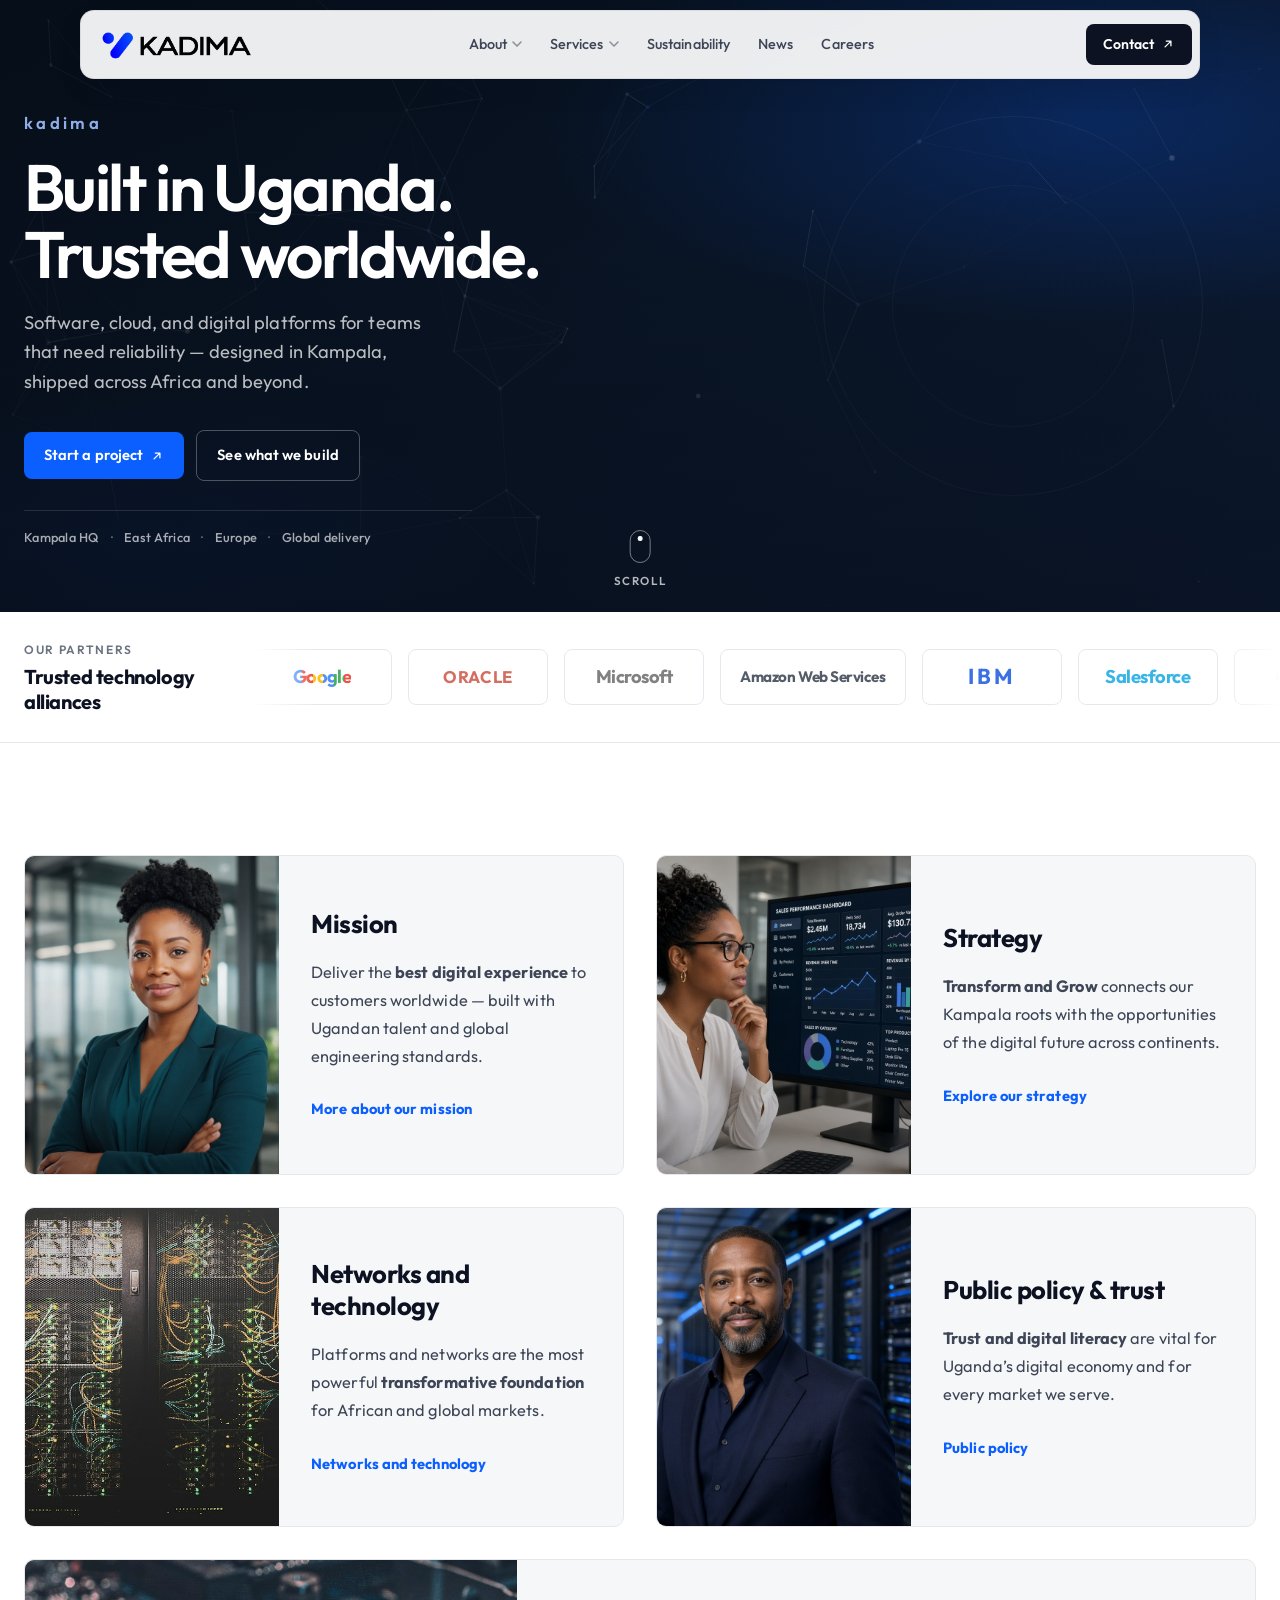
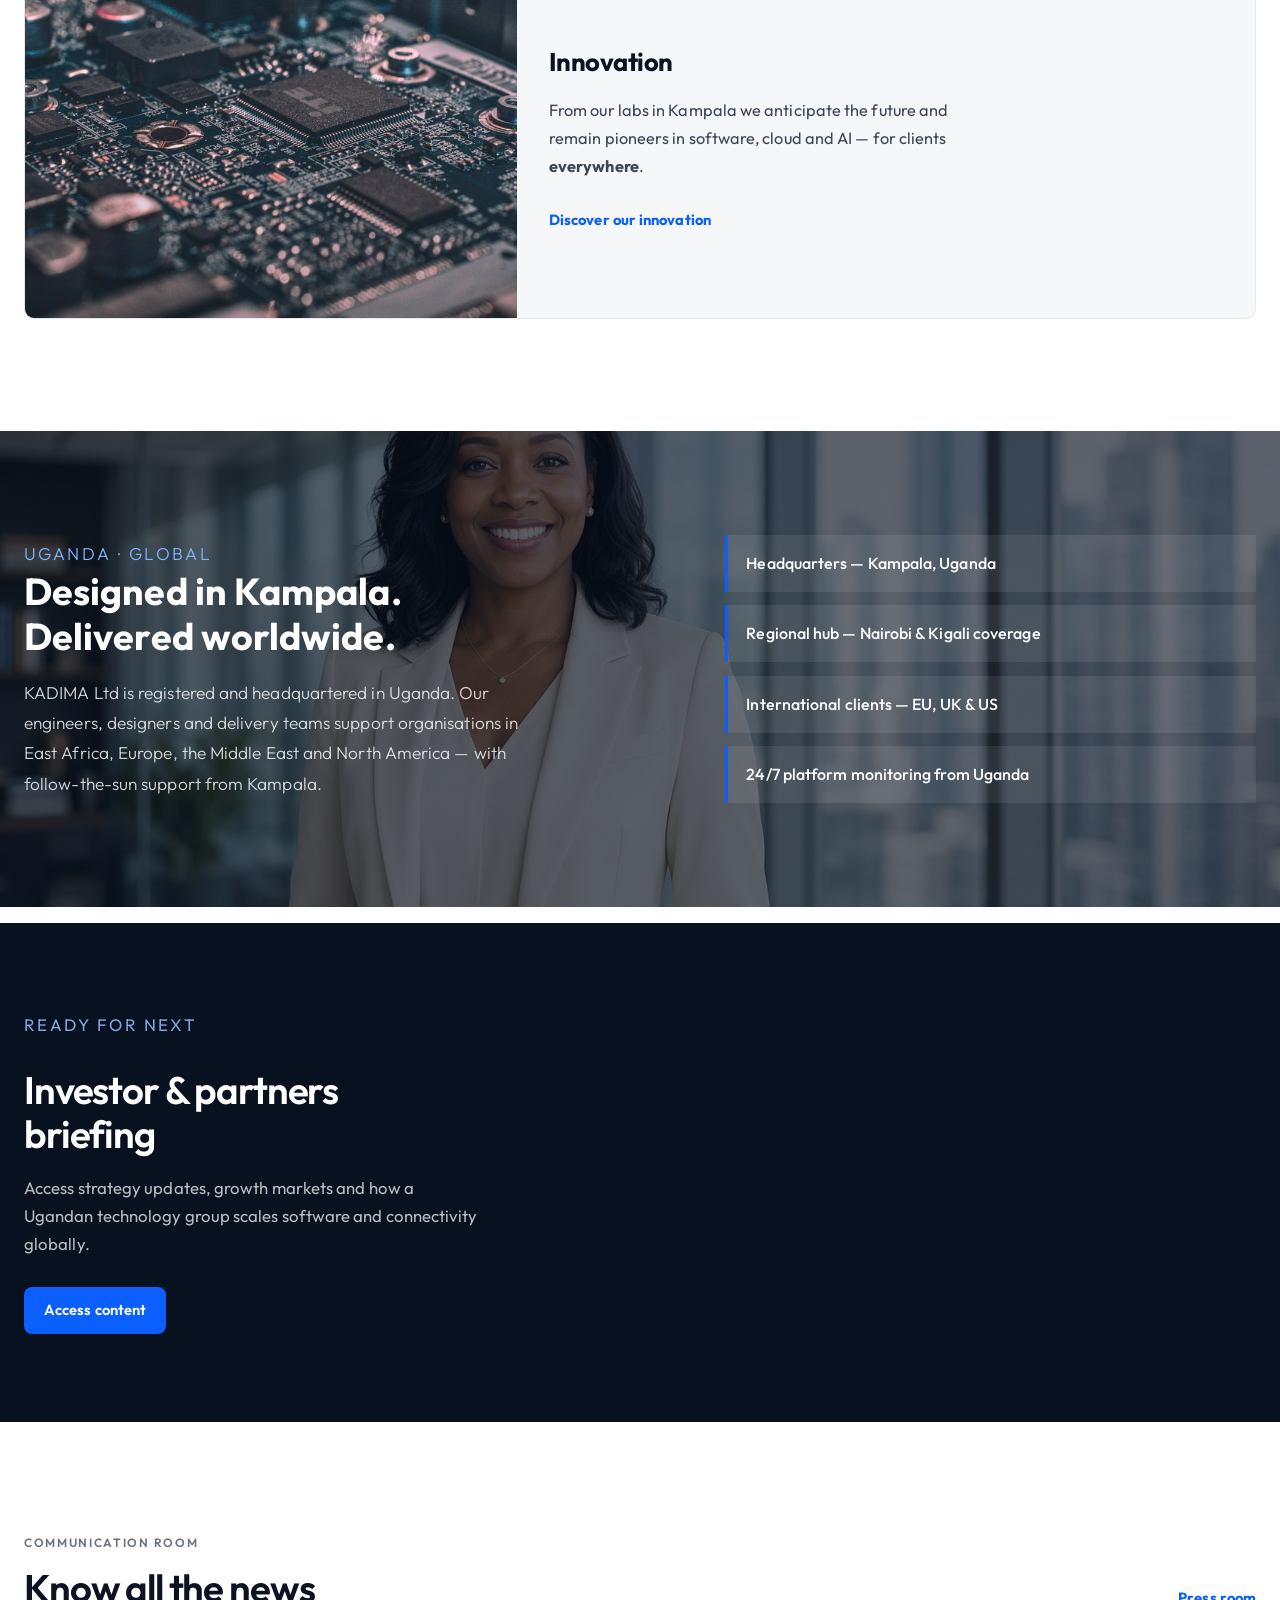
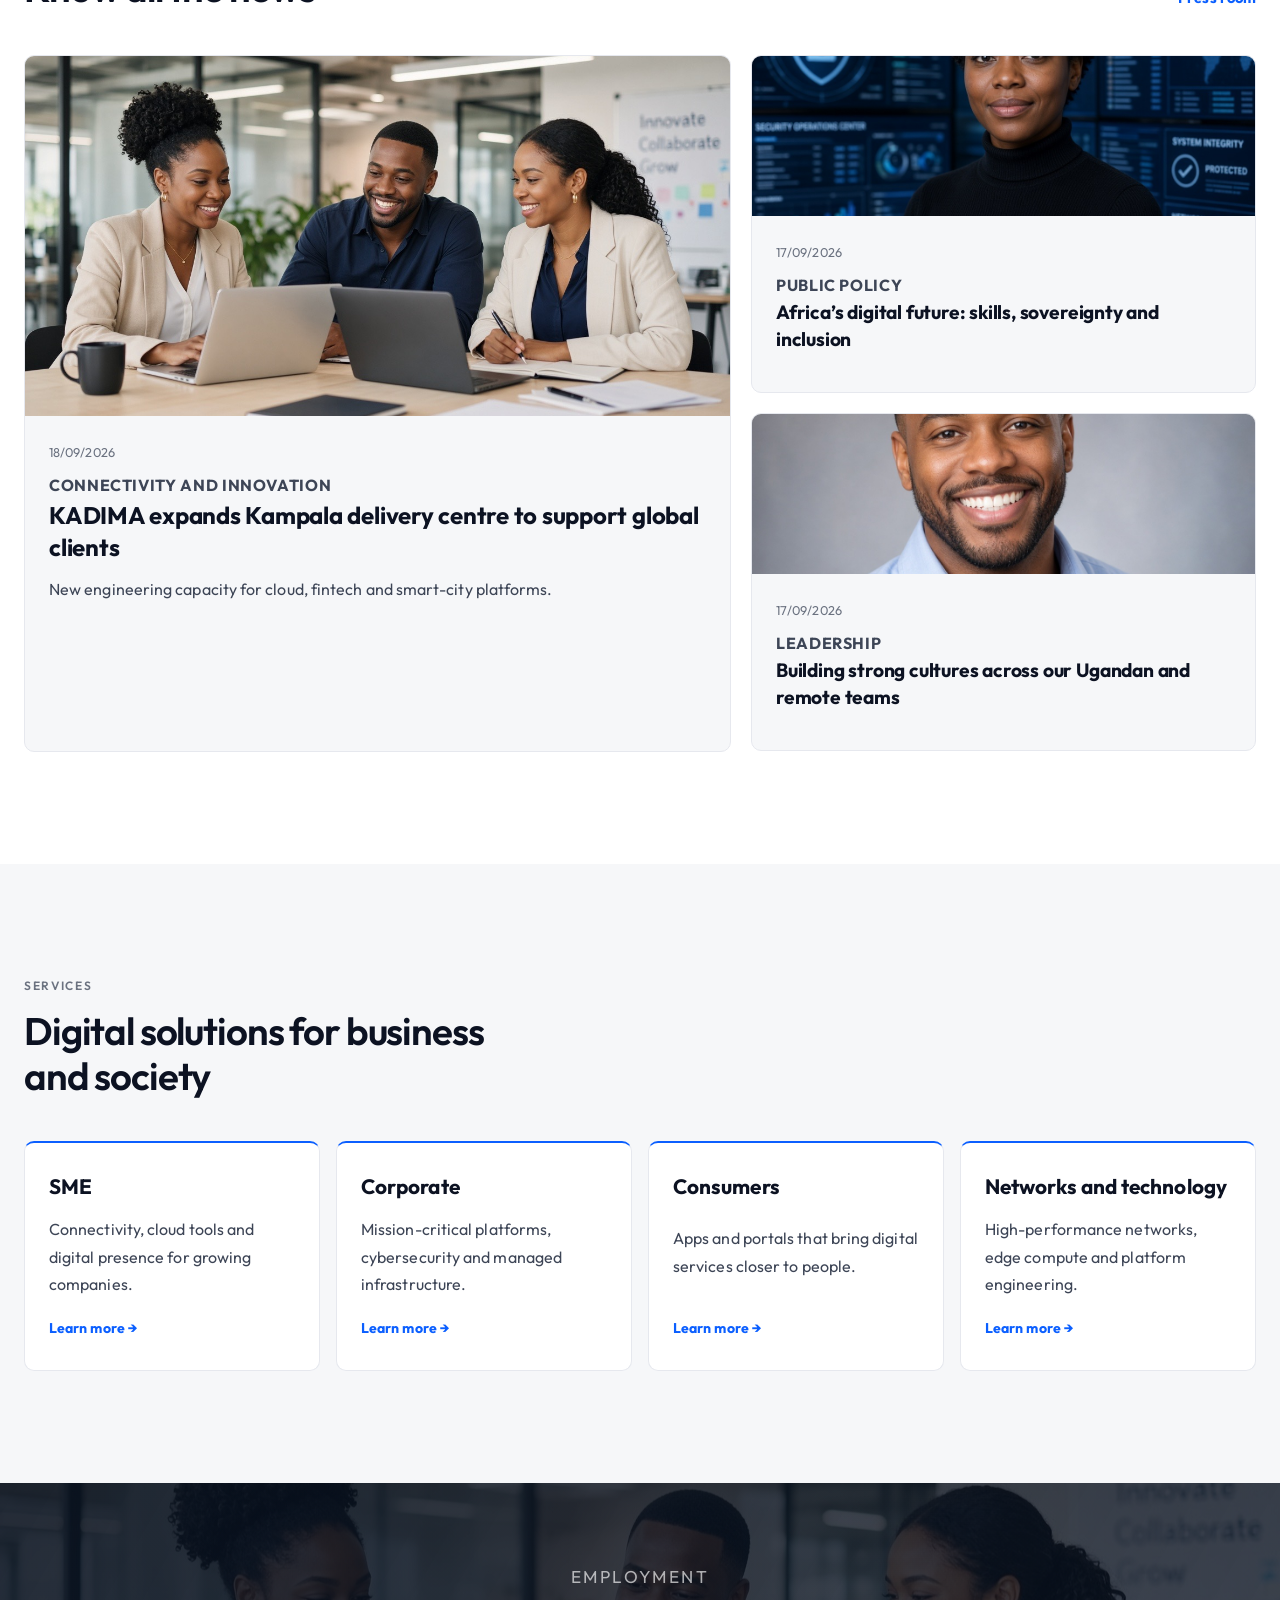
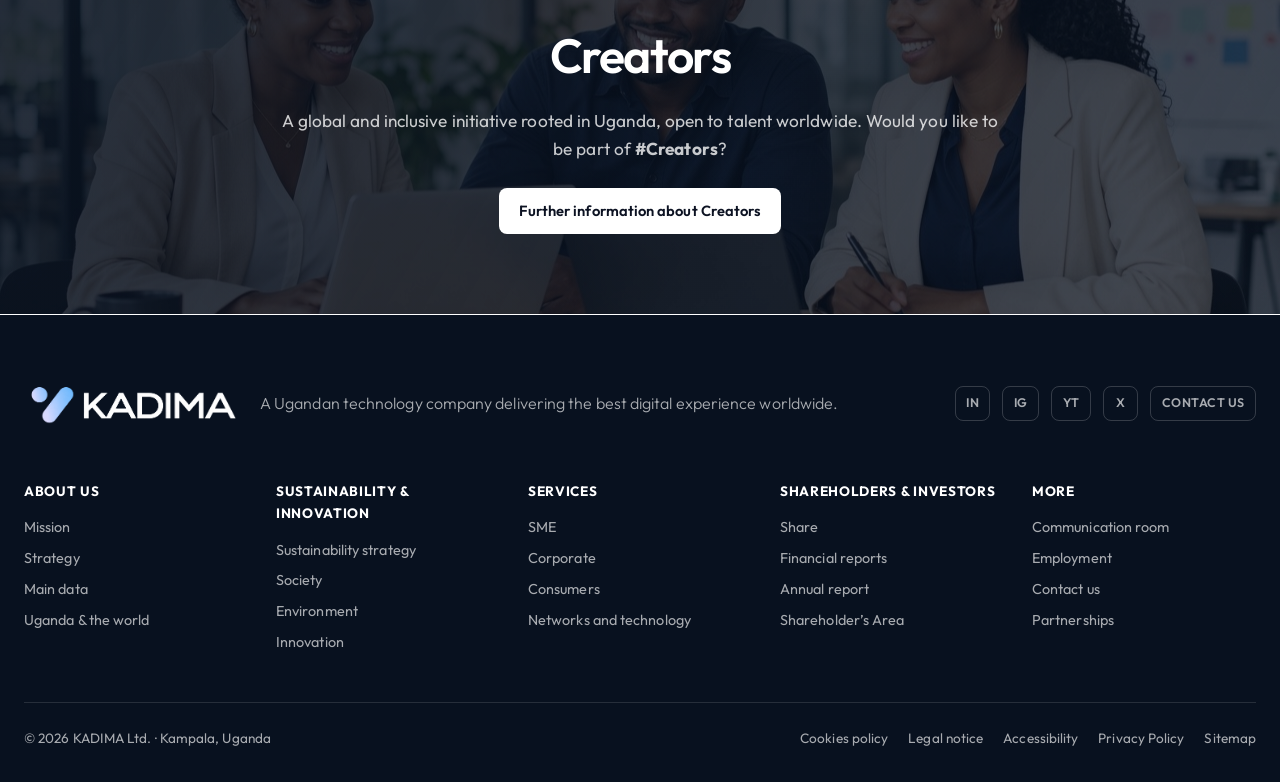
==== index.html @ 6b997ded "first commit" ====
<!DOCTYPE html>
<html lang="en">
  <head>
    <meta charset="UTF-8" />
    <meta name="viewport" content="width=device-width, initial-scale=1.0" />
    <title>KADIMA: Ugandan technology company serving the world</title>
    <meta
      name="description"
      content="KADIMA is a Kampala-based technology company delivering digital platforms, cloud and connectivity to clients across Africa and the world."
    />
    <link rel="preconnect" href="https://fonts.googleapis.com" />
    <link rel="preconnect" href="https://fonts.gstatic.com" crossorigin />
    <link href="https://fonts.googleapis.com/css2?family=Outfit:wght@300;400;500;600;700&display=swap" rel="stylesheet" />
    <link rel="stylesheet" href="styles.css" />
  </head>
  <body>
    <div data-header></div>

    <main>
      <section class="hero">
        <div class="hero-media" aria-hidden="true">
          <span class="hero-glow hero-glow--a"></span>
          <span class="hero-glow hero-glow--b"></span>
          <span class="hero-ring"></span>
        </div>
        <div id="particles-js" class="hero-particles" aria-hidden="true"></div>
        <div class="hero-overlay"></div>
        <div class="hero-shell">
          <div class="hero-content">
            <p class="hero-brand">KADIMA</p>
            <h1>
              <span class="hero-line">Built in Uganda.</span>
              <span class="hero-line">Trusted worldwide.</span>
            </h1>
            <p class="hero-lede">
              Software, cloud, and digital platforms for teams that need reliability —
              designed in Kampala, shipped across Africa and beyond.
            </p>
            <div class="hero-actions">
              <a class="btn-primary hero-btn" href="contact.html">
                Start a project
                <svg width="14" height="14" viewBox="0 0 24 24" fill="none" aria-hidden="true">
                  <path d="M7 17L17 7M17 7H9M17 7v8" stroke="currentColor" stroke-width="2.2" stroke-linecap="round" stroke-linejoin="round"/>
                </svg>
              </a>
              <a class="hero-btn-ghost" href="services.html">See what we build</a>
            </div>
            <p class="hero-markets" aria-label="Markets we serve">
              <a href="about.html#uganda">Kampala HQ</a>
              <span aria-hidden="true">·</span>
              <a href="about.html#uganda">East Africa</a>
              <span aria-hidden="true">·</span>
              <a href="about.html#uganda">Europe</a>
              <span aria-hidden="true">·</span>
              <a href="about.html#uganda">Global delivery</a>
            </p>
          </div>
        </div>
        <a class="hero-scroll" href="#partners" aria-label="Scroll to content">
          <span></span>
          Scroll
        </a>
      </section>

      <section class="partners" id="partners" aria-label="Our partners">
        <div class="partners-layout">
          <div class="partners-head">
            <p class="eyebrow">Our partners</p>
            <h2>Trusted technology alliances</h2>
          </div>
          <div class="partners-marquee" aria-hidden="true">
            <div class="partners-track">
              <div class="partner-logo"><span class="pl pl-google">Google</span></div>
              <div class="partner-logo"><span class="pl pl-oracle">Oracle</span></div>
              <div class="partner-logo"><span class="pl pl-microsoft">Microsoft</span></div>
              <div class="partner-logo"><span class="pl pl-aws">Amazon Web Services</span></div>
              <div class="partner-logo"><span class="pl pl-ibm">IBM</span></div>
              <div class="partner-logo"><span class="pl pl-salesforce">Salesforce</span></div>
              <div class="partner-logo"><span class="pl pl-cisco">Cisco</span></div>
              <div class="partner-logo"><span class="pl pl-sap">SAP</span></div>
              <div class="partner-logo"><span class="pl pl-meta">Meta</span></div>
              <div class="partner-logo"><span class="pl pl-nvidia">NVIDIA</span></div>
              <div class="partner-logo"><span class="pl pl-accenture">Accenture</span></div>
              <div class="partner-logo"><span class="pl pl-deloitte">Deloitte</span></div>
              <div class="partner-logo"><span class="pl pl-stripe">Stripe</span></div>
              <div class="partner-logo"><span class="pl pl-adobe">Adobe</span></div>
              <div class="partner-logo"><span class="pl pl-intel">Intel</span></div>
              <div class="partner-logo"><span class="pl pl-atlassian">Atlassian</span></div>
              <!-- duplicate for seamless loop -->
              <div class="partner-logo"><span class="pl pl-google">Google</span></div>
              <div class="partner-logo"><span class="pl pl-oracle">Oracle</span></div>
              <div class="partner-logo"><span class="pl pl-microsoft">Microsoft</span></div>
              <div class="partner-logo"><span class="pl pl-aws">Amazon Web Services</span></div>
              <div class="partner-logo"><span class="pl pl-ibm">IBM</span></div>
              <div class="partner-logo"><span class="pl pl-salesforce">Salesforce</span></div>
              <div class="partner-logo"><span class="pl pl-cisco">Cisco</span></div>
              <div class="partner-logo"><span class="pl pl-sap">SAP</span></div>
              <div class="partner-logo"><span class="pl pl-meta">Meta</span></div>
              <div class="partner-logo"><span class="pl pl-nvidia">NVIDIA</span></div>
              <div class="partner-logo"><span class="pl pl-accenture">Accenture</span></div>
              <div class="partner-logo"><span class="pl pl-deloitte">Deloitte</span></div>
              <div class="partner-logo"><span class="pl pl-stripe">Stripe</span></div>
              <div class="partner-logo"><span class="pl pl-adobe">Adobe</span></div>
              <div class="partner-logo"><span class="pl pl-intel">Intel</span></div>
              <div class="partner-logo"><span class="pl pl-atlassian">Atlassian</span></div>
            </div>
          </div>
        </div>
      </section>

      <section class="pillars">
        <article class="pillar">
          <div class="pillar-visual pillar-visual--1" aria-hidden="true"></div>
          <div class="pillar-body">
            <h2>Mission</h2>
            <p>
              Deliver the <strong>best digital experience</strong> to customers worldwide —
              built with Ugandan talent and global engineering standards.
            </p>
            <a class="text-link" href="about.html#mission">More about our mission</a>
          </div>
        </article>
        <article class="pillar">
          <div class="pillar-visual pillar-visual--2" aria-hidden="true"></div>
          <div class="pillar-body">
            <h2>Strategy</h2>
            <p>
              <strong>Transform and Grow</strong> connects our Kampala roots with the
              opportunities of the digital future across continents.
            </p>
            <a class="text-link" href="about.html#strategy">Explore our strategy</a>
          </div>
        </article>
        <article class="pillar">
          <div class="pillar-visual pillar-visual--3" aria-hidden="true"></div>
          <div class="pillar-body">
            <h2>Networks and technology</h2>
            <p>
              Platforms and networks are the most powerful
              <strong>transformative foundation</strong> for African and global markets.
            </p>
            <a class="text-link" href="services.html#networks">Networks and technology</a>
          </div>
        </article>
        <article class="pillar">
          <div class="pillar-visual pillar-visual--4" aria-hidden="true"></div>
          <div class="pillar-body">
            <h2>Public policy &amp; trust</h2>
            <p>
              <strong>Trust and digital literacy</strong> are vital for Uganda’s digital
              economy and for every market we serve.
            </p>
            <a class="text-link" href="sustainability.html#society">Public policy</a>
          </div>
        </article>
        <article class="pillar pillar--wide">
          <div class="pillar-visual pillar-visual--5" aria-hidden="true"></div>
          <div class="pillar-body">
            <h2>Innovation</h2>
            <p>
              From our labs in Kampala we anticipate the future and remain pioneers in
              software, cloud and AI — for clients <strong>everywhere</strong>.
            </p>
            <a class="text-link" href="sustainability.html#innovation">Discover our innovation</a>
          </div>
        </article>
      </section>

      <section class="uganda-banner" id="markets">
        <div class="uganda-banner-inner">
          <div>
            <p class="eyebrow" style="color: #7eb6ff">Uganda · Global</p>
            <h2>Designed in Kampala. Delivered worldwide.</h2>
            <p>
              KADIMA Ltd is registered and headquartered in Uganda. Our engineers,
              designers and delivery teams support organisations in East Africa, Europe,
              the Middle East and North America — with follow-the-sun support from Kampala.
            </p>
          </div>
          <ul class="market-list">
            <li>Headquarters — Kampala, Uganda</li>
            <li>Regional hub — Nairobi &amp; Kigali coverage</li>
            <li>International clients — EU, UK &amp; US</li>
            <li>24/7 platform monitoring from Uganda</li>
          </ul>
        </div>
      </section>

      <section class="feature-banner">
        <div class="feature-banner-inner">
          <p class="eyebrow">Ready for Next</p>
          <h2>Investor &amp; partners briefing</h2>
          <p>
            Access strategy updates, growth markets and how a Ugandan technology group
            scales software and connectivity globally.
          </p>
          <a class="btn-primary" href="investors.html">Access content</a>
        </div>
      </section>

      <section class="news">
        <div class="section-head">
          <div>
            <p class="eyebrow">Communication room</p>
            <h2>Know all the news</h2>
          </div>
          <a class="text-link" href="news.html">Press room</a>
        </div>
        <div class="news-grid">
          <article class="news-card news-card--featured">
            <div class="news-image news-image--1" aria-hidden="true"></div>
            <div class="news-body">
              <time datetime="2026-09-18">18/09/2026</time>
              <p class="news-cat">Connectivity and Innovation</p>
              <h3>KADIMA expands Kampala delivery centre to support global clients</h3>
              <p>New engineering capacity for cloud, fintech and smart-city platforms.</p>
            </div>
          </article>
          <article class="news-card">
            <div class="news-image news-image--2" aria-hidden="true"></div>
            <div class="news-body">
              <time datetime="2026-09-17">17/09/2026</time>
              <p class="news-cat">Public Policy</p>
              <h3>Africa’s digital future: skills, sovereignty and inclusion</h3>
            </div>
          </article>
          <article class="news-card">
            <div class="news-image news-image--3" aria-hidden="true"></div>
            <div class="news-body">
              <time datetime="2026-09-17">17/09/2026</time>
              <p class="news-cat">Leadership</p>
              <h3>Building strong cultures across our Ugandan and remote teams</h3>
            </div>
          </article>
        </div>
      </section>

      <section class="services-band">
        <div class="section-head">
          <div>
            <p class="eyebrow">Services</p>
            <h2>Digital solutions for business and society</h2>
          </div>
        </div>
        <div class="service-tiles">
          <a class="service-tile" href="services.html#sme">
            <h3>SME</h3>
            <p>Connectivity, cloud tools and digital presence for growing companies.</p>
            <span>Learn more →</span>
          </a>
          <a class="service-tile" href="services.html#corporate">
            <h3>Corporate</h3>
            <p>Mission-critical platforms, cybersecurity and managed infrastructure.</p>
            <span>Learn more →</span>
          </a>
          <a class="service-tile" href="services.html#consumers">
            <h3>Consumers</h3>
            <p>Apps and portals that bring digital services closer to people.</p>
            <span>Learn more →</span>
          </a>
          <a class="service-tile" href="services.html#networks">
            <h3>Networks and technology</h3>
            <p>High-performance networks, edge compute and platform engineering.</p>
            <span>Learn more →</span>
          </a>
        </div>
      </section>

      <section class="careers">
        <div class="careers-inner">
          <p class="eyebrow">Employment</p>
          <h2>Creators</h2>
          <p>
            A global and inclusive initiative rooted in Uganda, open to talent worldwide.
            Would you like to be part of <strong>#Creators</strong>?
          </p>
          <a class="btn-primary" href="careers.html">Further information about Creators</a>
        </div>
      </section>
    </main>

    <div data-footer></div>
    <script src="particles.min.js"></script>
    <script src="main.js"></script>
  </body>
</html>
---- styles.css ----
:root {
  --blue: #0b5fff;
  --blue-dark: #0847c7;
  --blue-soft: #eef3ff;
  --ink: #0c1222;
  --ink-soft: #3d4556;
  --muted: #6b7280;
  --line: #e6e8ee;
  --bg: #ffffff;
  --bg-alt: #f6f7f9;
  --bg-dark: #08111f;
  --radius: 10px;
  --radius-sm: 8px;
  --font: "Outfit", "Helvetica Neue", sans-serif;
  --font-display: var(--font);
  --header-h: 60px;
  --topbar-h: 0px;
  --pill-radius: 10px;
  --ease: cubic-bezier(0.22, 1, 0.36, 1);
  --shadow: 0 1px 2px rgba(12, 18, 34, 0.04), 0 8px 24px rgba(12, 18, 34, 0.06);
  --shadow-soft: 0 1px 0 rgba(12, 18, 34, 0.04);
}

*,
*::before,
*::after {
  box-sizing: border-box;
}

html {
  scroll-behavior: smooth;
}

body {
  margin: 0;
  font-family: var(--font);
  color: var(--ink);
  background: var(--bg);
  line-height: 1.65;
  font-weight: 400;
  overflow-x: hidden;
  letter-spacing: 0.005em;
  -webkit-font-smoothing: antialiased;
  text-rendering: optimizeLegibility;
}

h1,
h2,
h3,
h4,
.hero-brand,
.nav-cta,
.btn-primary,
.btn-secondary,
.section-head h2,
.pillar-body h2,
.feature-banner h2,
.pl {
  font-family: var(--font-display);
}

img {
  max-width: 100%;
  display: block;
}

a {
  color: inherit;
  text-decoration: none;
}

button,
input,
textarea,
select {
  font: inherit;
}

/* Floating matte header */
.site-header {
  position: fixed;
  top: 1rem;
  left: 0;
  right: 0;
  z-index: 100;
  display: flex;
  justify-content: center;
  padding: 0 1rem;
  pointer-events: none;
  height: auto;
  background: transparent;
  border: 0;
  box-shadow: none;
}

.header-pill {
  pointer-events: auto;
  width: min(1120px, calc(100% - 0.5rem));
  min-height: var(--header-h);
  display: flex;
  align-items: center;
  justify-content: space-between;
  gap: 1rem;
  padding: 0.4rem 0.45rem 0.4rem 1rem;
  border-radius: 14px;
  background: rgba(255, 255, 255, 0.92);
  border: 1px solid rgba(12, 18, 34, 0.08);
  box-shadow: var(--shadow-soft), 0 10px 30px rgba(12, 18, 34, 0.06);
  backdrop-filter: blur(12px);
  -webkit-backdrop-filter: blur(12px);
  transition: background 0.25s ease, box-shadow 0.25s ease, border-color 0.25s ease;
}

.site-header.is-scrolled .header-pill {
  background: #fff;
  border-color: rgba(12, 18, 34, 0.1);
  box-shadow: var(--shadow);
}

.header-actions {
  display: flex;
  align-items: center;
  gap: 0.5rem;
  flex-shrink: 0;
}

.logo {
  display: inline-flex;
  align-items: center;
  flex-shrink: 0;
}

/* Transparent logo artwork, sized consistently across pages. */
.logo-img {
  display: block;
  width: 160px;
  height: auto;
  aspect-ratio: 3 / 1;
  max-width: 38vw;
  object-fit: contain;
}

.logo--footer {
  justify-self: start;
  width: fit-content;
}

.logo-img--footer {
  width: 220px;
  max-width: 100%;
  filter: invert(1) hue-rotate(180deg);
}

.main-nav {
  display: none;
  align-items: center;
  justify-content: center;
  gap: 0.15rem;
  flex: 1;
}

.nav-item {
  position: relative;
}

.nav-link {
  display: inline-flex;
  align-items: center;
  gap: 0.35rem;
  height: 2.4rem;
  padding: 0 0.8rem;
  border: 0;
  border-radius: 8px;
  background: transparent;
  color: var(--ink-soft);
  font-size: 0.9rem;
  font-weight: 500;
  cursor: pointer;
  white-space: nowrap;
  transition: background 0.2s ease, color 0.2s ease;
}

.nav-caret {
  transition: transform 0.2s ease;
  opacity: 0.55;
}

.nav-link:hover,
.nav-item.is-open > .nav-link,
.nav-link.is-current,
.nav-link[aria-current="page"] {
  color: var(--ink);
  background: var(--bg-alt);
}

.nav-item.is-open > .nav-link .nav-caret {
  transform: rotate(180deg);
}

.nav-cta {
  display: inline-flex;
  align-items: center;
  justify-content: center;
  gap: 0.4rem;
  min-height: 2.55rem;
  padding: 0.5rem 1.05rem;
  border-radius: 8px;
  background: var(--ink);
  color: #fff !important;
  font-size: 0.88rem;
  font-weight: 600;
  letter-spacing: 0.01em;
  box-shadow: none;
  transition: background 0.2s ease, transform 0.2s ease;
}

.nav-cta:hover {
  background: #1a2336;
  transform: none;
  filter: none;
  box-shadow: none;
}

.nav-backdrop {
  position: fixed;
  inset: 0;
  z-index: -1;
  pointer-events: auto;
  background: rgba(10, 18, 32, 0.28);
  backdrop-filter: blur(2px);
}

.nav-backdrop[hidden] {
  display: none;
}

body.nav-open {
  overflow: hidden;
}

.mega {
  position: absolute;
  left: 50%;
  top: calc(100% + 0.85rem);
  transform: translateX(-50%);
  z-index: 5;
  min-width: 420px;
  padding: 0;
  animation: mega-in 0.25s cubic-bezier(0.22, 1, 0.36, 1);
}

.mega[hidden] {
  display: none;
}

.mega-panel {
  background: #fff;
  border: 1px solid var(--line);
  border-radius: 14px;
  box-shadow: var(--shadow);
  backdrop-filter: none;
  overflow: hidden;
}

.mega-inner {
  padding: 1.15rem;
  display: grid;
  grid-template-columns: 1fr 1fr;
  gap: 0.75rem;
}

.mega-col h3 {
  margin: 0 0 0.55rem;
  padding: 0 0.65rem;
  font-size: 0.72rem;
  text-transform: uppercase;
  letter-spacing: 0.08em;
  color: var(--muted);
  font-weight: 700;
}

.mega-col a {
  display: grid;
  gap: 0.1rem;
  padding: 0.65rem 0.7rem;
  border-radius: 8px;
  color: var(--ink);
  transition: background 0.2s ease;
}

.mega-col a span {
  font-size: 0.95rem;
  font-weight: 600;
}

.mega-col a small {
  font-size: 0.78rem;
  color: var(--muted);
}

.mega-col a:hover {
  background: var(--blue-soft);
}

.mega-col a:hover span {
  color: var(--blue);
}

@keyframes mega-in {
  from {
    opacity: 0;
    transform: translateX(-50%) translateY(-8px);
  }
  to {
    opacity: 1;
    transform: translateX(-50%) translateY(0);
  }
}

.menu-btn {
  width: 2.5rem;
  height: 2.5rem;
  border: 1px solid var(--line);
  border-radius: 8px;
  background: #fff;
  display: grid;
  place-content: center;
  gap: 5px;
  cursor: pointer;
}

.menu-btn span {
  display: block;
  width: 1.05rem;
  height: 2px;
  background: var(--ink);
  transition: transform 0.25s ease, opacity 0.2s ease;
}

.menu-btn[aria-expanded="true"] span:nth-child(1) {
  transform: translateY(7px) rotate(45deg);
}

.menu-btn[aria-expanded="true"] span:nth-child(2) {
  opacity: 0;
}

.menu-btn[aria-expanded="true"] span:nth-child(3) {
  transform: translateY(-7px) rotate(-45deg);
}

.mobile-drawer {
  position: fixed;
  inset: 5.25rem 1rem auto;
  z-index: 99;
  max-height: min(75vh, 640px);
  overflow: auto;
  background: #fff;
  border: 1px solid var(--line);
  border-radius: 14px;
  box-shadow: var(--shadow);
  backdrop-filter: none;
  animation: drawer-in 0.28s cubic-bezier(0.22, 1, 0.36, 1);
}

@keyframes drawer-in {
  from {
    opacity: 0;
    transform: translateY(-10px);
  }
  to {
    opacity: 1;
    transform: none;
  }
}

.mobile-drawer[hidden] {
  display: none;
}

.mobile-drawer-inner {
  padding: 0.75rem 1.15rem 1.35rem;
}

.mobile-group {
  border-bottom: 1px solid var(--line);
}

.mobile-group summary {
  list-style: none;
  cursor: pointer;
  padding: 0.95rem 0;
  font-weight: 700;
  font-size: 1.02rem;
  display: flex;
  align-items: center;
  justify-content: space-between;
}

.mobile-group summary::-webkit-details-marker {
  display: none;
}

.mobile-group summary::after {
  content: "+";
  color: var(--blue);
  font-size: 1.2rem;
}

.mobile-group[open] summary::after {
  content: "–";
}

.mobile-links {
  display: grid;
  gap: 0.15rem;
  padding: 0 0 0.85rem;
}

.mobile-links a {
  padding: 0.65rem 0.75rem;
  border-radius: 8px;
  color: var(--ink-soft);
  font-weight: 500;
}

.mobile-links a:hover {
  background: var(--blue-soft);
  color: var(--blue);
}

.mobile-link {
  display: block;
  padding: 0.95rem 0;
  border-bottom: 1px solid var(--line);
  font-weight: 700;
}

.mobile-cta {
  display: flex;
  align-items: center;
  justify-content: center;
  margin-top: 1.1rem;
  min-height: 3rem;
  border-radius: 8px;
  background: var(--ink);
  color: #fff;
  font-weight: 600;
}

@media (min-width: 980px) {
  .main-nav {
    display: flex;
  }

  .menu-btn,
  .mobile-drawer {
    display: none !important;
  }
}

@media (max-width: 979px) {
  .header-pill {
    padding: 0.4rem 0.45rem 0.4rem 0.85rem;
  }

  .nav-cta {
    padding: 0.5rem 0.95rem;
    min-height: 2.45rem;
    font-size: 0.84rem;
  }
}

/* Hero */
.hero {
  position: relative;
  min-height: min(68vh, 620px);
  display: flex;
  align-items: center;
  color: #fff;
  overflow: hidden;
  background: var(--bg-dark);
}

.hero-media {
  position: absolute;
  inset: 0;
  background:
    radial-gradient(ellipse 80% 60% at 85% 20%, rgba(11, 95, 255, 0.28), transparent 55%),
    radial-gradient(ellipse 60% 50% at 10% 90%, rgba(11, 95, 255, 0.12), transparent 50%),
    linear-gradient(160deg, #06101c 0%, #0a1628 45%, #0c1a32 100%);
  transform: none;
  animation: none;
}

.hero-glow {
  display: none;
}

.hero-ring {
  position: absolute;
  right: 6%;
  top: 50%;
  width: min(36vw, 380px);
  height: min(36vw, 380px);
  border: 1px solid rgba(255, 255, 255, 0.08);
  border-radius: 50%;
  transform: translateY(-50%);
  box-shadow: none;
  animation: none;
  pointer-events: none;
  opacity: 0.7;
}

.hero-ring::before {
  content: "";
  position: absolute;
  inset: 18%;
  border: 1px solid rgba(255, 255, 255, 0.06);
  border-radius: 50%;
}

.hero-particles {
  position: absolute;
  inset: 0;
  z-index: 1;
  opacity: 0.55;
}

.hero-overlay {
  position: absolute;
  inset: 0;
  z-index: 1;
  background:
    linear-gradient(105deg, rgba(6, 12, 22, 0.55) 0%, rgba(6, 12, 22, 0.2) 55%, transparent 100%),
    linear-gradient(180deg, transparent 40%, rgba(6, 12, 22, 0.45) 100%);
  pointer-events: none;
}

.hero-particles canvas {
  display: block;
  width: 100% !important;
  height: 100% !important;
}

.hero-shell {
  position: relative;
  z-index: 2;
  width: min(1280px, 100%);
  margin: 0 auto;
  padding: clamp(5.75rem, 11vh, 7rem) 1.5rem clamp(3rem, 6vh, 4rem);
}

.hero-content {
  position: relative;
  z-index: 2;
  display: flex;
  flex-direction: column;
  align-items: flex-start;
  max-width: 38rem;
  width: 100%;
  margin: 0;
  padding: 0;
  gap: 0;
}

.hero-kicker {
  display: inline-flex;
  align-items: center;
  gap: 0.65rem;
  margin: 0 0 1.25rem;
  padding: 0.4rem 0.85rem 0.4rem 0.4rem;
  border: 1px solid rgba(255, 255, 255, 0.22);
  border-radius: 999px;
  background: rgba(0, 0, 0, 0.22);
  backdrop-filter: blur(10px);
  font-size: 0.82rem;
  font-weight: 500;
  letter-spacing: 0.02em;
  color: rgba(255, 255, 255, 0.92);
}

.hero-kicker-logo {
  width: 36px;
  height: auto;
  display: block;
  border-radius: 999px;
  background: #000;
  padding: 4px;
}

.hero-brand {
  margin: 0 0 1.1rem;
  font-size: clamp(0.9rem, 1.6vw, 1.05rem);
  font-weight: 600;
  letter-spacing: 0.2em;
  text-transform: lowercase;
  color: rgba(158, 192, 255, 0.9);
}

.hero h1 {
  display: flex;
  flex-direction: column;
  margin: 0 0 1.25rem;
  font-size: clamp(2.4rem, 5.6vw, 4.1rem);
  font-weight: 600;
  line-height: 1.02;
  letter-spacing: -0.04em;
  max-width: none;
}

.hero-line {
  display: block;
}

.hero-lede {
  margin: 0 0 2.15rem;
  font-size: clamp(1.02rem, 1.7vw, 1.15rem);
  font-weight: 400;
  max-width: 34ch;
  line-height: 1.6;
  color: rgba(255, 255, 255, 0.72);
}

.hero-actions {
  display: flex;
  flex-wrap: wrap;
  align-items: center;
  gap: 0.75rem;
  margin: 0 0 1.85rem;
}

.hero-btn {
  min-height: 3rem;
  padding: 0.75rem 1.35rem;
  border-radius: 8px;
  box-shadow: none;
  display: inline-flex;
  align-items: center;
  gap: 0.45rem;
  font-weight: 600;
}

.hero-btn:hover {
  transform: none;
}

.hero-btn-ghost {
  display: inline-flex;
  align-items: center;
  justify-content: center;
  min-height: 3rem;
  padding: 0.75rem 1.25rem;
  border-radius: 8px;
  border: 1px solid rgba(255, 255, 255, 0.28);
  font-weight: 600;
  font-size: 0.92rem;
  color: #fff;
  background: transparent;
  backdrop-filter: none;
  transition: background 0.2s ease, border-color 0.2s ease;
}

.hero-btn-ghost:hover {
  background: rgba(255, 255, 255, 0.08);
  border-color: rgba(255, 255, 255, 0.5);
  transform: none;
}

.hero-markets {
  display: flex;
  flex-wrap: wrap;
  align-items: center;
  gap: 0.55rem 0.7rem;
  margin: 0;
  padding-top: 1rem;
  border-top: 1px solid rgba(255, 255, 255, 0.12);
  width: 100%;
  max-width: 28rem;
  font-size: 0.8rem;
  font-weight: 500;
  letter-spacing: 0.02em;
  color: rgba(255, 255, 255, 0.4);
}

.hero-markets a {
  color: rgba(255, 255, 255, 0.65);
  transition: color 0.2s ease;
}

.hero-markets a:hover {
  color: #fff;
}

.hero-scroll {
  position: absolute;
  z-index: 2;
  left: 50%;
  bottom: 1.4rem;
  transform: translateX(-50%);
  display: inline-flex;
  flex-direction: column;
  align-items: center;
  gap: 0.45rem;
  font-size: 0.72rem;
  font-weight: 600;
  letter-spacing: 0.14em;
  text-transform: uppercase;
  color: rgba(255, 255, 255, 0.7);
}

.hero-scroll span {
  width: 1.35rem;
  height: 2.1rem;
  border: 1.5px solid rgba(255, 255, 255, 0.45);
  border-radius: 999px;
  position: relative;
}

.hero-scroll span::after {
  content: "";
  position: absolute;
  top: 0.35rem;
  left: 50%;
  width: 0.28rem;
  height: 0.28rem;
  margin-left: -0.14rem;
  border-radius: 50%;
  background: #fff;
  animation: scroll-dot 1.6s ease-in-out infinite;
}

@keyframes hero-drift {
  from {
    transform: translate(0, 0);
  }
  to {
    transform: translate(-28px, 22px);
  }
}

@keyframes hero-ring {
  from {
    transform: translateY(-50%) rotate(0deg);
  }
  to {
    transform: translateY(-50%) rotate(360deg);
  }
}

@keyframes scroll-dot {
  0% {
    opacity: 1;
    transform: translateY(0);
  }
  100% {
    opacity: 0;
    transform: translateY(0.85rem);
  }
}

@media (max-width: 700px) {
  .hero-ring {
    opacity: 0.35;
    right: -20%;
  }

  .hero-shell {
    padding-left: 1.15rem;
    padding-right: 1.15rem;
  }

  .hero-lede {
    max-width: 100%;
  }

  .hero-markets {
    max-width: 100%;
  }

  .hero-scroll {
    display: none;
  }
}

/* Partners marquee */
.partners {
  padding: 1.75rem 0;
  background: #fff;
  border-bottom: 1px solid var(--line);
  overflow: hidden;
}

.partners-layout {
  display: grid;
  grid-template-columns: minmax(9rem, 12rem) 1fr;
  align-items: center;
  gap: 1.5rem 2.25rem;
  max-width: 1280px;
  margin: 0 auto;
  padding-left: 1.5rem;
}

.partners-head {
  margin: 0;
  padding: 0;
  text-align: left;
  max-width: 11rem;
  flex-shrink: 0;
}

.partners-head .eyebrow {
  margin: 0 0 0.25rem;
}

.partners-head h2 {
  margin: 0;
  font-size: clamp(1.05rem, 2vw, 1.25rem);
  font-weight: 700;
  letter-spacing: -0.02em;
  line-height: 1.25;
}

.partners-marquee {
  position: relative;
  overflow: hidden;
  min-width: 0;
  mask-image: linear-gradient(90deg, transparent, #000 6%, #000 94%, transparent);
  -webkit-mask-image: linear-gradient(90deg, transparent, #000 6%, #000 94%, transparent);
  margin-bottom: 0;
}

@media (max-width: 720px) {
  .partners-layout {
    grid-template-columns: 1fr;
    padding: 0;
    gap: 1rem;
  }

  .partners-head {
    max-width: none;
    padding: 0 1.5rem;
  }
}

.partners-track {
  display: flex;
  align-items: center;
  flex-wrap: nowrap;
  gap: 1rem;
  width: max-content;
  animation: partners-scroll 42s linear infinite;
}

.partners-marquee:hover .partners-track {
  animation-play-state: paused;
}

.partner-logo {
  flex: 0 0 auto;
  display: flex;
  align-items: center;
  justify-content: center;
  min-width: 140px;
  height: 56px;
  padding: 0 1.2rem;
  border: 1px solid var(--line);
  border-radius: 8px;
  background: #fff;
  white-space: nowrap;
}

.pl {
  font-weight: 700;
  font-size: 1.15rem;
  letter-spacing: -0.03em;
  color: #3a3a3a;
  white-space: nowrap;
  opacity: 0.78;
  transition: opacity 0.2s ease, color 0.2s ease;
}

.partner-logo:hover .pl {
  opacity: 1;
}

.pl-google {
  font-family: var(--font);
  background: linear-gradient(90deg, #4285f4 16%, #ea4335 16% 34%, #fbbc05 34% 52%, #4285f4 52% 70%, #34a853 70% 88%, #ea4335 88%);
  -webkit-background-clip: text;
  background-clip: text;
  color: transparent;
  opacity: 0.9;
}
.pl-oracle {
  color: #c74634;
  font-family: var(--font);
  letter-spacing: 0.04em;
  text-transform: uppercase;
  font-size: 1.05rem;
}
.pl-microsoft {
  color: #5e5e5e;
}
.pl-aws {
  color: #232f3e;
  font-size: 0.95rem;
}
.pl-ibm {
  color: #054ada;
  letter-spacing: 0.12em;
  font-size: 1.35rem;
}
.pl-salesforce {
  color: #00a1e0;
}
.pl-cisco {
  color: #1ba0d7;
  letter-spacing: 0.08em;
  text-transform: uppercase;
  font-size: 1rem;
}
.pl-sap {
  color: #0faaff;
  letter-spacing: 0.16em;
  font-size: 1.3rem;
}
.pl-meta {
  color: #0668e1;
}
.pl-nvidia {
  color: #76b900;
  letter-spacing: 0.04em;
}
.pl-accenture {
  color: #a100ff;
}
.pl-deloitte {
  color: #86bc25;
}
.pl-stripe {
  color: #635bff;
}
.pl-twilio {
  color: #f22f46;
}
.pl-shopify {
  color: #95bf47;
}
.pl-adobe {
  color: #eb1000;
}
.pl-intel {
  color: #0071c5;
}
.pl-vmware {
  color: #607078;
}
.pl-redhat {
  color: #ee0000;
}
.pl-atlassian {
  color: #0052cc;
}
.pl-slack {
  color: #4a154b;
}
.pl-zoom {
  color: #2d8cff;
}

@keyframes partners-scroll {
  from {
    transform: translateX(0);
  }
  to {
    transform: translateX(-50%);
  }
}

@keyframes partners-scroll-reverse {
  from {
    transform: translateX(-50%);
  }
  to {
    transform: translateX(0);
  }
}

@media (prefers-reduced-motion: reduce) {
  .partners-track {
    animation: none;
    flex-wrap: wrap;
    width: auto;
    max-width: 1280px;
    margin: 0 auto;
    justify-content: center;
    padding: 0 1rem;
  }
}

/* Brands strip (legacy unused) */
.brands {
  display: none;
}

.brand-chip {
  display: grid;
  gap: 0.2rem;
  padding: 1.35rem 1rem;
  border-right: 1px solid var(--line);
  transition: background 0.2s ease;
}

.brand-chip:nth-child(2n) {
  border-right: 0;
}

@media (min-width: 800px) {
  .brand-chip:nth-child(2n) {
    border-right: 1px solid var(--line);
  }

  .brand-chip:last-child {
    border-right: 0;
  }
}

.brand-chip:hover {
  background: var(--blue-soft);
}

.brand-name {
  font-weight: 700;
  font-size: 1.1rem;
  color: var(--blue);
}

.brand-chip span:last-child {
  font-size: 0.85rem;
  color: var(--muted);
}

/* Pillars */
.pillars {
  max-width: 1280px;
  margin: 0 auto;
  padding: clamp(4.5rem, 9vw, 7rem) 1.5rem;
  display: grid;
  gap: 1.75rem;
}

@media (min-width: 800px) {
  .pillars {
    grid-template-columns: repeat(2, 1fr);
    gap: 2rem;
  }

  .pillar--wide {
    grid-column: 1 / -1;
  }
}

@media (min-width: 1100px) {
  .pillars {
    grid-template-columns: repeat(6, 1fr);
    gap: 2rem;
  }

  .pillar {
    grid-column: span 3;
  }

  .pillar--wide {
    grid-column: span 6;
  }
}

.pillar {
  display: grid;
  background: var(--bg-alt);
  overflow: hidden;
  min-height: 320px;
  border: 1px solid var(--line);
  border-radius: var(--radius);
  transition: border-color 0.25s var(--ease), background 0.25s var(--ease);
}

.pillar:hover {
  transform: none;
  box-shadow: none;
  border-color: #c9ceda;
  background: #f3f4f7;
}

@media (min-width: 600px) {
  .pillar {
    grid-template-columns: 0.85fr 1.15fr;
  }

  .pillar--wide {
    grid-template-columns: 1fr 1.5fr;
    min-height: 360px;
  }
}

.pillar-visual {
  min-height: 180px;
  background-size: cover;
  background-position: center;
}

.pillar-visual--1 {
  background-image: linear-gradient(180deg, transparent 40%, rgba(0, 0, 0, 0.25)), url("images/pillar-mission.jpg");
}
.pillar-visual--2 {
  background-image: linear-gradient(180deg, transparent 40%, rgba(0, 0, 0, 0.25)), url("images/pillar-strategy.jpg");
}
.pillar-visual--3 {
  background-image: linear-gradient(180deg, transparent 40%, rgba(0, 0, 0, 0.25)), url("images/pillar-networks.jpg");
}
.pillar-visual--4 {
  background-image: linear-gradient(180deg, transparent 40%, rgba(0, 0, 0, 0.25)), url("images/pillar-trust.jpg");
}
.pillar-visual--5 {
  background-image: linear-gradient(180deg, transparent 40%, rgba(0, 0, 0, 0.2)), url("images/pillar-innovation.jpg");
}

.pillar-body {
  padding: clamp(1.75rem, 3vw, 2.35rem) clamp(1.5rem, 3vw, 2rem);
  display: flex;
  flex-direction: column;
  justify-content: center;
  gap: 0.35rem;
}

.pillar-body h2 {
  margin: 0 0 0.85rem;
  font-size: clamp(1.35rem, 2.2vw, 1.6rem);
  font-weight: 700;
  line-height: 1.25;
  letter-spacing: -0.02em;
}

.pillar-body p {
  margin: 0 0 1.35rem;
  color: var(--ink-soft);
  font-size: 1.02rem;
  line-height: 1.7;
  max-width: 38ch;
}

.text-link {
  color: var(--blue);
  font-weight: 700;
  font-size: 0.92rem;
}

.text-link:hover {
  text-decoration: underline;
}

/* Feature banner */
.feature-banner {
  background: var(--bg-dark);
  color: #fff;
  margin: 1rem 0 0;
}

.feature-banner-inner {
  max-width: 1280px;
  margin: 0 auto;
  padding: clamp(4rem, 8vw, 5.5rem) 1.5rem;
}

.eyebrow {
  margin: 0 0 0.85rem;
  font-size: 0.75rem;
  font-weight: 600;
  letter-spacing: 0.14em;
  text-transform: uppercase;
  color: var(--muted);
  font-family: var(--font-display);
}

.feature-banner .eyebrow {
  color: rgba(158, 192, 255, 0.85);
}

.feature-banner h2 {
  margin: 0 0 1.1rem;
  font-size: clamp(1.7rem, 3vw, 2.5rem);
  line-height: 1.15;
  max-width: 18ch;
  font-weight: 600;
  letter-spacing: -0.03em;
}

.feature-banner p {
  margin: 0 0 1.85rem;
  max-width: 42ch;
  color: rgba(255, 255, 255, 0.72);
  font-weight: 400;
  font-size: 1.05rem;
  line-height: 1.65;
}

.btn-primary,
.btn-secondary {
  display: inline-flex;
  align-items: center;
  justify-content: center;
  min-height: 2.75rem;
  padding: 0.7rem 1.25rem;
  border-radius: 8px;
  font-weight: 600;
  font-size: 0.92rem;
  border: 0;
  cursor: pointer;
  transition: background 0.2s ease, color 0.2s ease, border-color 0.2s ease;
}

.btn-primary {
  background: var(--blue);
  color: #fff;
  border-radius: 8px;
}

.btn-primary:hover {
  background: var(--blue-dark);
}

.btn-secondary {
  background: transparent;
  color: var(--ink);
  border: 1px solid var(--line);
}

.btn-secondary:hover {
  background: var(--bg-alt);
  border-color: #c9ceda;
}

/* News */
.news,
.services-band,
.esg,
.data,
.investors,
.team,
.contact {
  max-width: 1280px;
  margin: 0 auto;
  padding: clamp(4.5rem, 9vw, 7rem) 1.5rem;
}

.section-head {
  display: flex;
  flex-wrap: wrap;
  align-items: flex-end;
  justify-content: space-between;
  gap: 1rem 1.5rem;
  margin-bottom: 2.75rem;
}

.section-head h2 {
  margin: 0.35rem 0 0;
  font-size: clamp(1.7rem, 3.2vw, 2.4rem);
  line-height: 1.15;
  letter-spacing: -0.03em;
  font-weight: 600;
  max-width: 20ch;
}

.news-grid {
  display: grid;
  gap: 1.25rem;
}

@media (min-width: 900px) {
  .news-grid {
    grid-template-columns: 1.4fr 1fr;
    grid-template-rows: auto auto;
  }

  .news-card--featured {
    grid-row: 1 / 3;
  }
}

.news-card {
  background: var(--bg-alt);
  overflow: hidden;
  display: grid;
  border: 1px solid var(--line);
  border-radius: var(--radius);
  transition: border-color 0.2s ease;
}

.news-card:hover {
  box-shadow: none;
  border-color: #c9ceda;
}

.news-image {
  min-height: 160px;
  background-size: cover;
  background-position: center;
}

.news-card--featured .news-image {
  min-height: 240px;
}

.news-image--1 {
  background-image: url("images/news-1.jpg");
}
.news-image--2 {
  background-image: url("images/news-2.jpg");
}
.news-image--3 {
  background-image: url("images/news-3.jpg");
}

.news-body {
  padding: 1.6rem 1.5rem 1.75rem;
}

.news-body time,
.press-list time,
.investors-news time {
  display: block;
  font-size: 0.8rem;
  color: var(--muted);
  margin-bottom: 0.55rem;
}

.news-cat {
  margin: 0 0 0.65rem;
  font-size: 0.8rem;
  font-weight: 700;
  color: var(--blue);
  text-transform: uppercase;
  letter-spacing: 0.04em;
}

.news-body h3 {
  margin: 0 0 0.75rem;
  font-size: 1.2rem;
  line-height: 1.4;
  letter-spacing: -0.01em;
}

.news-card--featured h3 {
  font-size: 1.5rem;
  line-height: 1.35;
}

.news-body p {
  margin: 0;
  color: var(--ink-soft);
  font-size: 1rem;
  line-height: 1.7;
}

.press-list {
  margin-top: 2.5rem;
  padding-top: 1.5rem;
  border-top: 1px solid var(--line);
}

.press-list h3 {
  margin: 0 0 1rem;
  font-size: 1.1rem;
}

.press-list ul {
  list-style: none;
  margin: 0;
  padding: 0;
}

.press-list li {
  display: grid;
  gap: 0.25rem;
  padding: 1rem 0;
  border-bottom: 1px solid var(--line);
}

@media (min-width: 700px) {
  .press-list li {
    grid-template-columns: 7rem 1fr;
    gap: 1.5rem;
    align-items: baseline;
  }
}

.press-list a:hover {
  color: var(--blue);
}

/* Services */
.services-band {
  background: var(--bg-alt);
  max-width: none;
  padding-left: 0;
  padding-right: 0;
}

.services-band .section-head,
.service-tiles {
  max-width: 1280px;
  margin-left: auto;
  margin-right: auto;
  padding-left: 1.5rem;
  padding-right: 1.5rem;
}

.service-tiles {
  display: grid;
  gap: 1rem;
}

@media (min-width: 800px) {
  .service-tiles {
    grid-template-columns: repeat(4, 1fr);
  }
}

.service-tile {
  background: #fff;
  padding: 1.85rem 1.5rem;
  border: 1px solid var(--line);
  border-top: 2px solid var(--blue);
  border-radius: var(--radius);
  display: grid;
  gap: 0.9rem;
  min-height: 230px;
  transition: border-color 0.2s ease, background 0.2s ease;
}

.service-tile:hover {
  transform: none;
  box-shadow: none;
  border-color: #c9ceda;
  background: var(--bg-alt);
}

.service-tile h3 {
  margin: 0;
  font-size: 1.3rem;
  line-height: 1.3;
}

.service-tile p {
  margin: 0;
  color: var(--ink-soft);
  font-size: 1rem;
  line-height: 1.7;
}

.service-tile span {
  margin-top: auto;
  color: var(--blue);
  font-weight: 700;
  font-size: 0.88rem;
}

/* ESG */
.esg {
  display: grid;
  gap: 2rem;
}

.esg-hero h2 {
  margin: 0 0 0.75rem;
  font-size: clamp(1.6rem, 3vw, 2.3rem);
  max-width: 20ch;
}

.esg-hero p {
  margin: 0;
  max-width: 52ch;
  color: var(--ink-soft);
  font-size: 1.05rem;
}

.esg-grid {
  display: grid;
  gap: 1rem;
}

@media (min-width: 800px) {
  .esg-grid {
    grid-template-columns: repeat(3, 1fr);
  }
}

.esg-grid article {
  padding: 1.85rem 1.65rem;
  background: var(--bg-alt);
  border-left: 3px solid var(--blue);
}

.esg-grid h3 {
  margin: 0 0 0.75rem;
  font-size: 1.2rem;
  line-height: 1.3;
}

.esg-grid p {
  margin: 0 0 1.15rem;
  color: var(--ink-soft);
  font-size: 1rem;
  line-height: 1.7;
}

.esg-highlight {
  background: var(--bg-dark);
  color: #fff;
  padding: 2.5rem 2rem;
  border-radius: var(--radius);
}

.esg-highlight .eyebrow {
  color: rgba(255, 255, 255, 0.75);
}

.esg-highlight h3 {
  margin: 0 0 0.85rem;
  font-size: 1.6rem;
  line-height: 1.25;
}

.esg-highlight p {
  margin: 0;
  max-width: 48ch;
  opacity: 0.92;
  line-height: 1.7;
  font-size: 1.05rem;
}

/* Data */
.data {
  background: var(--bg-alt);
  max-width: none;
}

.data .section-head,
.data-grid {
  max-width: 1280px;
  margin-left: auto;
  margin-right: auto;
  padding-left: 1.5rem;
  padding-right: 1.5rem;
}

.data-grid {
  display: grid;
  grid-template-columns: repeat(2, 1fr);
  gap: 1.5rem;
}

@media (min-width: 800px) {
  .data-grid {
    grid-template-columns: repeat(4, 1fr);
  }
}

.data-grid strong {
  display: block;
  font-size: clamp(1.8rem, 3vw, 2.5rem);
  color: var(--blue);
  font-weight: 700;
  letter-spacing: -0.02em;
  margin-bottom: 0.35rem;
}

.data-grid span {
  color: var(--ink-soft);
  font-size: 0.92rem;
}

/* Investors */
.investors-grid {
  display: grid;
  gap: 1.5rem;
}

@media (min-width: 900px) {
  .investors-grid {
    grid-template-columns: 1fr 1.2fr;
  }
}

.investors-card {
  background: var(--bg-alt);
  padding: 1.75rem;
}

.investors-card h3 {
  margin: 0 0 0.5rem;
}

.investors-card > p {
  margin: 0 0 1.25rem;
  color: var(--ink-soft);
}

.fake-ticker {
  display: grid;
  grid-template-columns: repeat(3, 1fr);
  gap: 0.75rem;
  margin-bottom: 1.5rem;
  padding: 1rem;
  background: #fff;
  border: 1px solid var(--line);
}

.fake-ticker span {
  display: block;
  font-size: 0.75rem;
  color: var(--muted);
  margin-bottom: 0.25rem;
}

.fake-ticker strong {
  color: var(--blue);
  font-size: 1.05rem;
}

.investors-news h3 {
  margin: 0 0 1rem;
  font-size: 1.05rem;
}

.investors-news ul {
  list-style: none;
  margin: 0 0 1.5rem;
  padding: 0;
}

.investors-news li {
  padding: 1rem 0;
  border-bottom: 1px solid var(--line);
  display: grid;
  gap: 0.35rem;
}

.investors-news a:hover {
  color: var(--blue);
}

.investor-links {
  display: flex;
  flex-wrap: wrap;
  gap: 0.75rem 1.25rem;
}

.investor-links a {
  color: var(--blue);
  font-weight: 700;
  font-size: 0.9rem;
}

/* Careers */
.careers {
  background:
    linear-gradient(120deg, rgba(8, 17, 31, 0.88), rgba(8, 17, 31, 0.72)),
    url("images/careers.jpg") center / cover no-repeat;
  color: #fff;
  padding: 5rem 1.5rem;
}

.careers-inner {
  max-width: 720px;
  margin: 0 auto;
  text-align: center;
}

.careers .eyebrow {
  color: rgba(255, 255, 255, 0.65);
}

.careers h2 {
  margin: 0 0 0.75rem;
  font-size: clamp(2rem, 4vw, 3rem);
  font-weight: 600;
  letter-spacing: -0.03em;
}

.careers p {
  margin: 0 0 1.5rem;
  font-size: 1.08rem;
  font-weight: 400;
  color: rgba(255, 255, 255, 0.78);
}

.careers .btn-primary {
  background: #fff;
  color: var(--ink);
}

.careers .btn-primary:hover {
  background: #eef0f4;
}

/* Team */
.team-grid {
  display: grid;
  grid-template-columns: repeat(2, 1fr);
  gap: 1.25rem;
}

@media (min-width: 800px) {
  .team-grid {
    grid-template-columns: repeat(4, 1fr);
  }
}

.team-grid article {
  text-align: center;
}

.avatar {
  width: 100%;
  aspect-ratio: 1;
  margin-bottom: 0.85rem;
  background-size: cover;
  background-position: center;
}

.avatar--1 {
  background-image: linear-gradient(145deg, #94b8ff, #0066ff);
}
.avatar--2 {
  background-image: linear-gradient(145deg, #4d94ff, #003366);
}
.avatar--3 {
  background-image: linear-gradient(145deg, #66b3ff, #0047b3);
}
.avatar--4 {
  background-image: linear-gradient(145deg, #99ccff, #1a3a5c);
}

.team-grid h3 {
  margin: 0 0 0.2rem;
  font-size: 1.05rem;
}

.team-grid p {
  margin: 0;
  color: var(--muted);
  font-size: 0.9rem;
}

/* Contact */
.contact {
  background: var(--bg-alt);
  max-width: none;
}

.contact-inner {
  max-width: 720px;
  margin: 0 auto;
  padding: 0 1.5rem;
}

.contact h2 {
  margin: 0 0 0.65rem;
  font-size: clamp(1.5rem, 3vw, 2rem);
}

.contact-inner > p {
  margin: 0 0 1.75rem;
  color: var(--ink-soft);
}

.contact-form {
  display: grid;
  gap: 1rem;
}

@media (min-width: 640px) {
  .contact-form {
    grid-template-columns: 1fr 1fr;
  }

  .contact-form .full,
  .contact-form .btn-primary {
    grid-column: 1 / -1;
  }
}

.contact-form label {
  display: grid;
  gap: 0.35rem;
}

.contact-form label span {
  font-size: 0.85rem;
  font-weight: 500;
}

.contact-form input,
.contact-form textarea,
.contact-form select {
  width: 100%;
  border: 1px solid var(--line);
  border-radius: 8px;
  padding: 0.75rem 0.85rem;
  background: #fff;
  outline: none;
  transition: border-color 0.2s ease, box-shadow 0.2s ease;
}

.contact-form input:focus,
.contact-form textarea:focus,
.contact-form select:focus {
  border-color: var(--blue);
  box-shadow: 0 0 0 3px rgba(11, 95, 255, 0.12);
}

.form-note {
  min-height: 1.25rem;
  margin: 0.75rem 0 0;
  color: var(--muted);
  font-size: 0.92rem;
}

.form-note.is-success {
  color: #0a7a45;
}

/* Footer */
.site-footer {
  background: var(--bg-dark);
  color: rgba(255, 255, 255, 0.65);
  padding: 3.25rem 1.5rem 2rem;
}

.footer-top {
  max-width: 1280px;
  margin: 0 auto 2.5rem;
  display: grid;
  gap: 1rem;
}

@media (min-width: 800px) {
  .footer-top {
    grid-template-columns: auto 1fr auto;
    align-items: center;
  }
}

.logo--footer .logo-text {
  color: #fff;
}

.footer-tagline {
  margin: 0;
  font-weight: 300;
}

.social {
  display: flex;
  flex-wrap: wrap;
  gap: 0.75rem;
}

.social a {
  display: inline-flex;
  align-items: center;
  justify-content: center;
  min-width: 2.2rem;
  height: 2.2rem;
  padding: 0 0.65rem;
  border: 1px solid rgba(255, 255, 255, 0.18);
  border-radius: 8px;
  font-size: 0.78rem;
  font-weight: 600;
  text-transform: uppercase;
  letter-spacing: 0.04em;
}

.social a:hover {
  border-color: #fff;
  color: #fff;
}

.footer-grid {
  max-width: 1280px;
  margin: 0 auto 2.5rem;
  display: grid;
  grid-template-columns: repeat(2, 1fr);
  gap: 1.75rem;
}

@media (min-width: 800px) {
  .footer-grid {
    grid-template-columns: repeat(5, 1fr);
  }
}

.footer-grid h4 {
  margin: 0 0 0.85rem;
  color: #fff;
  font-size: 0.85rem;
  text-transform: uppercase;
  letter-spacing: 0.05em;
}

.footer-grid a {
  display: block;
  margin-bottom: 0.45rem;
  font-size: 0.9rem;
}

.footer-grid a:hover {
  color: #fff;
}

.footer-bottom {
  max-width: 1280px;
  margin: 0 auto;
  padding-top: 1.5rem;
  border-top: 1px solid rgba(255, 255, 255, 0.12);
  display: flex;
  flex-wrap: wrap;
  gap: 1rem;
  justify-content: space-between;
  align-items: center;
  font-size: 0.85rem;
}

.footer-bottom p {
  margin: 0;
}

.legal {
  display: flex;
  flex-wrap: wrap;
  gap: 0.85rem 1.25rem;
}

.legal a:hover {
  color: #fff;
}

/* Search modal */
.search-modal {
  position: fixed;
  inset: 0;
  z-index: 200;
  background: rgba(0, 0, 0, 0.45);
  display: grid;
  place-items: start center;
  padding-top: 12vh;
}

.search-modal[hidden] {
  display: none;
}

.search-dialog {
  width: min(560px, 92vw);
  background: #fff;
  padding: 1.25rem;
  display: flex;
  gap: 0.75rem;
  box-shadow: var(--shadow);
}

.search-dialog input {
  flex: 1;
  border: 1px solid var(--line);
  padding: 0.85rem 1rem;
  outline: none;
}

.search-dialog input:focus {
  border-color: var(--blue);
}

.search-close {
  border: 0;
  background: var(--bg-alt);
  padding: 0 1rem;
  cursor: pointer;
  font-weight: 700;
  color: var(--blue);
}

@keyframes hero-zoom {
  from {
    transform: scale(1);
  }
  to {
    transform: scale(1.06);
  }
}

/* PayPal-style scroll reveals */
.hero-content > * {
  opacity: 0;
  transform: translateY(28px);
  animation: hero-enter 0.9s cubic-bezier(0.22, 1, 0.36, 1) forwards;
}

.hero-content > *:nth-child(1) {
  animation-delay: 0.08s;
}
.hero-content > *:nth-child(2) {
  animation-delay: 0.22s;
}
.hero-content > *:nth-child(3) {
  animation-delay: 0.36s;
}
.hero-content > *:nth-child(4) {
  animation-delay: 0.48s;
}
.hero-content > *:nth-child(5) {
  animation-delay: 0.6s;
}

@keyframes hero-enter {
  to {
    opacity: 1;
    transform: none;
  }
}

[data-reveal] {
  opacity: 0;
  transform: translateY(56px);
  transition:
    opacity 0.9s cubic-bezier(0.22, 1, 0.36, 1),
    transform 0.9s cubic-bezier(0.22, 1, 0.36, 1);
  will-change: opacity, transform;
}

[data-reveal="fade"] {
  transform: none;
}

[data-reveal="left"] {
  transform: translateX(-48px);
}

[data-reveal="right"] {
  transform: translateX(48px);
}

[data-reveal="scale"] {
  transform: translateY(32px) scale(0.96);
}

[data-reveal].is-revealed {
  opacity: 1;
  transform: none;
}

[data-reveal-stagger] > [data-reveal] {
  transition-delay: calc(var(--reveal-i, 0) * 0.1s);
}

.reveal-zoom {
  overflow: hidden;
}

.reveal-zoom > img,
.reveal-zoom .pillar-visual,
.reveal-zoom .news-image,
.reveal-zoom .about-photo,
.reveal-zoom .office-photo {
  transform: scale(1.08);
  transition: transform 1.2s cubic-bezier(0.22, 1, 0.36, 1);
}

.is-revealed.reveal-zoom > img,
.is-revealed .pillar-visual,
.is-revealed.reveal-zoom .pillar-visual,
.pillar.is-revealed .pillar-visual,
.news-card.is-revealed .news-image,
.is-revealed .about-photo,
.is-revealed .office-photo {
  transform: scale(1);
}

.pillar-visual,
.news-image,
.about-photo,
.office-photo {
  transition: transform 1.2s cubic-bezier(0.22, 1, 0.36, 1);
}

.pillar,
.news-card,
.service-tile,
.info-card,
.brand-chip {
  transition:
    opacity 0.9s cubic-bezier(0.22, 1, 0.36, 1),
    transform 0.9s cubic-bezier(0.22, 1, 0.36, 1),
    box-shadow 0.25s ease,
    background 0.2s ease;
}

.pillar:hover .pillar-visual,
.news-card:hover .news-image {
  transform: scale(1.04);
}

@media (prefers-reduced-motion: reduce) {
  .hero-media,
  .hero-glow,
  .hero-ring,
  .hero-scroll span::after {
    animation: none;
  }

  .hero-particles {
    display: none;
  }

  .hero-content > *,
  [data-reveal] {
    opacity: 1 !important;
    transform: none !important;
    animation: none !important;
    transition: none !important;
  }

  .pillar-visual,
  .news-image,
  .about-photo,
  .office-photo {
    transform: none !important;
  }
}

/* Inner pages */
.page-hero {
  position: relative;
  background: var(--bg-dark);
  color: #fff;
  padding: 7.5rem 1.5rem 3.25rem;
  overflow: hidden;
}

.page-hero::before {
  content: "";
  position: absolute;
  inset: 0;
  background: var(--page-hero-image, url("images/about-hero.jpg")) center / cover no-repeat;
  opacity: 0.35;
}

.page-hero::after {
  content: "";
  position: absolute;
  inset: 0;
  background: linear-gradient(105deg, rgba(8, 17, 31, 0.75) 0%, rgba(8, 17, 31, 0.35) 100%);
  pointer-events: none;
}

.page-hero-inner {
  position: relative;
  z-index: 1;
  max-width: 1280px;
  margin: 0 auto;
}

.page-hero--about {
  --page-hero-image: url("images/about-hero.jpg");
}

.page-hero--services {
  --page-hero-image: url("images/services.jpg");
}

.page-hero--sustainability {
  --page-hero-image: url("images/pillar-innovation.jpg");
}

.page-hero--news {
  --page-hero-image: url("images/news-2.jpg");
}

.page-hero--investors {
  --page-hero-image: url("images/pillar-strategy.jpg");
}

.page-hero--careers {
  --page-hero-image: url("images/careers.jpg");
}

.page-hero--contact {
  --page-hero-image: url("images/contact.jpg");
}

.page-hero .breadcrumb {
  margin: 0 0 1rem;
  font-size: 0.85rem;
  opacity: 0.85;
}

.page-hero .breadcrumb a {
  color: #fff;
  text-decoration: underline;
  text-underline-offset: 2px;
}

.page-hero h1 {
  margin: 0 0 0.75rem;
  font-size: clamp(2rem, 4vw, 3rem);
  max-width: 18ch;
  line-height: 1.08;
  font-weight: 600;
  letter-spacing: -0.035em;
}

.page-hero > .page-hero-inner > p {
  margin: 0;
  max-width: 48ch;
  font-weight: 400;
  font-size: 1.08rem;
  color: rgba(255, 255, 255, 0.78);
}

.page-section {
  max-width: 1280px;
  margin: 0 auto;
  padding: clamp(4rem, 8vw, 6.5rem) 1.5rem;
}

.page-section h2 {
  margin: 0 0 1.25rem;
  font-size: clamp(1.6rem, 3vw, 2.2rem);
  line-height: 1.2;
  letter-spacing: -0.02em;
  max-width: 18ch;
}

.page-section .lead {
  margin: 0 0 2rem;
  color: var(--ink-soft);
  font-size: 1.12rem;
  line-height: 1.7;
  max-width: 52ch;
}

.content-grid {
  display: grid;
  gap: 2rem;
}

@media (min-width: 860px) {
  .content-grid {
    grid-template-columns: 1.4fr 1fr;
    gap: 3.5rem;
  }

  .content-grid--3 {
    grid-template-columns: repeat(3, 1fr);
    gap: 1.75rem;
  }

  .content-grid--2 {
    grid-template-columns: repeat(2, 1fr);
    gap: 1.75rem;
  }
}

.prose p {
  color: var(--ink-soft);
  margin: 0 0 1.35rem;
  font-size: 1.05rem;
  line-height: 1.75;
}

.prose p:last-child {
  margin-bottom: 0;
}

.info-card {
  background: var(--bg-alt);
  padding: 1.75rem 1.6rem;
  border-left: 3px solid var(--blue);
}

.info-card h3 {
  margin: 0 0 0.75rem;
  font-size: 1.2rem;
  line-height: 1.3;
}

.info-card p {
  margin: 0;
  color: var(--ink-soft);
  font-size: 1rem;
  line-height: 1.7;
}

.uganda-banner {
  position: relative;
  background: var(--bg-dark);
  color: #fff;
  padding: clamp(4.5rem, 9vw, 6.5rem) 1.5rem;
  overflow: hidden;
}

.uganda-banner::before {
  content: "";
  position: absolute;
  inset: 0;
  background: url("images/uganda.jpg") center / cover no-repeat;
  opacity: 0.35;
}

.uganda-banner-inner {
  position: relative;
  z-index: 1;
  max-width: 1280px;
  margin: 0 auto;
  display: grid;
  gap: 2.75rem;
}

@media (min-width: 800px) {
  .uganda-banner-inner {
    grid-template-columns: 1.2fr 1fr;
    gap: 4rem;
    align-items: center;
  }
}

.uganda-banner h2 {
  margin: 0 0 1.15rem;
  font-size: clamp(1.6rem, 3vw, 2.35rem);
  line-height: 1.2;
  max-width: 16ch;
}

.uganda-banner p {
  margin: 0;
  color: rgba(255, 255, 255, 0.82);
  font-weight: 300;
  font-size: 1.08rem;
  line-height: 1.75;
  max-width: 46ch;
}

.market-list {
  list-style: none;
  margin: 0;
  padding: 0;
  display: grid;
  gap: 0.85rem;
}

.market-list li {
  padding: 1.05rem 1.15rem;
  background: rgba(255, 255, 255, 0.08);
  border-left: 3px solid var(--blue);
  font-weight: 500;
  line-height: 1.45;
}

.article-list {
  list-style: none;
  margin: 0;
  padding: 0;
}

.article-list li {
  padding: 1.25rem 0;
  border-bottom: 1px solid var(--line);
  display: grid;
  gap: 0.35rem;
}

@media (min-width: 700px) {
  .article-list li {
    grid-template-columns: 7rem 1fr;
    gap: 1.5rem;
  }
}

.article-list time {
  font-size: 0.85rem;
  color: var(--muted);
}

.article-list a:hover {
  color: var(--blue);
}

.office-card {
  background: #fff;
  border: 1px solid var(--line);
  padding: 1.5rem;
}

.office-card h3 {
  margin: 0 0 0.35rem;
  color: var(--blue);
}

.office-card p {
  margin: 0;
  color: var(--ink-soft);
  font-size: 0.95rem;
}

.office-photo {
  width: 100%;
  aspect-ratio: 16 / 10;
  margin: 1rem 0 0;
  background: url("images/contact.jpg") center / cover no-repeat;
  border: 1px solid var(--line);
}

.about-photo {
  width: 100%;
  aspect-ratio: 4 / 3;
  background: url("images/uganda.jpg") center / cover no-repeat;
  border: 1px solid var(--line);
}

.band-alt {
  background: var(--bg-alt);
}

.band-alt .page-section {
  background: transparent;
}

/* ========== Responsive ========== */
img,
video,
iframe,
svg {
  max-width: 100%;
  height: auto;
}

.site-header {
  padding-left: max(0.75rem, env(safe-area-inset-left));
  padding-right: max(0.75rem, env(safe-area-inset-right));
  top: max(0.65rem, env(safe-area-inset-top));
}

@media (max-width: 1100px) {
  .main-nav {
    gap: 0;
  }

  .nav-link {
    padding: 0 0.55rem;
    font-size: 0.84rem;
  }
}

@media (max-width: 979px) {
  .header-pill {
    width: min(100%, calc(100vw - 1.5rem));
  }

  .logo-img {
    width: 140px;
    max-width: 42vw;
  }

  .mobile-drawer {
    inset: 4.85rem max(0.75rem, env(safe-area-inset-right)) auto max(0.75rem, env(safe-area-inset-left));
    max-height: min(78vh, calc(100dvh - 6rem));
  }
}

@media (max-width: 860px) {
  .section-head {
    flex-direction: column;
    align-items: flex-start;
    margin-bottom: 2rem;
  }

  .section-head h2 {
    max-width: 100%;
  }

  .feature-banner h2,
  .page-section h2,
  .page-hero h1 {
    max-width: 100%;
  }

  .service-tiles {
    grid-template-columns: repeat(2, 1fr);
  }

  .services-band .section-head,
  .service-tiles,
  .data .section-head,
  .data-grid {
    padding-left: 1.15rem;
    padding-right: 1.15rem;
  }
}

@media (max-width: 700px) {
  .hero {
    min-height: auto;
    align-items: flex-end;
  }

  .hero-shell {
    padding: clamp(5.5rem, 14vh, 6.5rem) 1.15rem 2.75rem;
  }

  .hero h1 {
    font-size: clamp(2rem, 9.5vw, 2.75rem);
  }

  .hero-lede {
    font-size: 1.02rem;
    max-width: 100%;
  }

  .hero-actions {
    flex-direction: column;
    align-items: stretch;
    width: 100%;
    gap: 0.65rem;
  }

  .hero-btn,
  .hero-btn-ghost {
    width: 100%;
    justify-content: center;
  }

  .hero-markets {
    max-width: 100%;
    gap: 0.4rem 0.55rem;
    font-size: 0.75rem;
  }

  .hero-ring {
    display: none;
  }

  .partners {
    padding: 1.35rem 0 1.5rem;
  }

  .partners-head h2 {
    font-size: 1.1rem;
  }

  .partner-logo {
    min-width: 120px;
    height: 50px;
    padding: 0 0.9rem;
  }

  .pl {
    font-size: 1rem;
  }

  .pillars,
  .news,
  .services-band,
  .esg,
  .data,
  .investors,
  .team,
  .contact,
  .page-section {
    padding-left: 1.15rem;
    padding-right: 1.15rem;
  }

  .pillars {
    padding-top: 3rem;
    padding-bottom: 3rem;
    gap: 1.15rem;
  }

  .pillar {
    min-height: 0;
  }

  .pillar-visual {
    min-height: 160px;
  }

  .pillar-body p {
    max-width: 100%;
  }

  .feature-banner-inner {
    padding: 3.25rem 1.15rem;
  }

  .news,
  .esg,
  .investors,
  .contact {
    padding-top: 3.25rem;
    padding-bottom: 3.25rem;
  }

  .news-card--featured .news-image {
    min-height: 180px;
  }

  .esg-highlight {
    padding: 1.75rem 1.35rem;
  }

  .data-grid {
    gap: 1.15rem;
  }

  .data-grid strong {
    font-size: clamp(1.55rem, 7vw, 2rem);
  }

  .page-hero {
    padding: 6.25rem 1.15rem 2.5rem;
  }

  .page-hero > .page-hero-inner > p,
  .page-section .lead,
  .uganda-banner p {
    max-width: 100%;
    font-size: 1.02rem;
  }

  .uganda-banner {
    padding-left: 1.15rem;
    padding-right: 1.15rem;
  }

  .careers {
    padding: 3.5rem 1.15rem;
  }

  .careers p {
    font-size: 1.02rem;
  }

  .contact-inner {
    padding-left: 0;
    padding-right: 0;
  }

  .site-footer {
    padding: 2.5rem 1.15rem 1.75rem;
  }

  .footer-grid {
    gap: 1.35rem;
  }

  .footer-bottom {
    flex-direction: column;
    align-items: flex-start;
  }
}

@media (max-width: 560px) {
  .service-tiles {
    grid-template-columns: 1fr;
  }

  .service-tile {
    min-height: 0;
    padding: 1.45rem 1.25rem;
  }

  .esg-grid,
  .content-grid--3,
  .content-grid--2 {
    grid-template-columns: 1fr;
  }

  .team-grid {
    grid-template-columns: 1fr 1fr;
    gap: 1rem;
  }

  .investors-metrics,
  .metrics-row {
    grid-template-columns: 1fr;
  }

  .investors-card,
  .info-card,
  .office-card {
    padding: 1.35rem 1.2rem;
  }

  .footer-grid {
    grid-template-columns: 1fr;
  }

  .logo-img--footer {
    width: 180px;
    max-width: 100%;
  }
}

@media (max-width: 420px) {
  .site-header {
    top: 0.5rem;
    padding-left: 0.5rem;
    padding-right: 0.5rem;
  }

  .header-pill {
    width: 100%;
    padding: 0.35rem 0.35rem 0.35rem 0.7rem;
    border-radius: 12px;
  }

  .nav-cta {
    padding: 0.45rem 0.75rem;
    font-size: 0.8rem;
    min-height: 2.3rem;
  }

  .nav-cta svg {
    display: none;
  }

  .hero-brand {
    letter-spacing: 0.14em;
    font-size: 0.85rem;
  }

  .data-grid {
    grid-template-columns: 1fr;
  }

  .team-grid {
    grid-template-columns: 1fr;
  }

  .press-list li,
  .article-list li,
  .investors-news li {
    grid-template-columns: 1fr;
    gap: 0.25rem;
  }

  .press-list time,
  .article-list time,
  .investors-news time {
    display: block;
  }
}

/* Tablet service grid between mobile stack and desktop 4-col */
@media (min-width: 561px) and (max-width: 799px) {
  .service-tiles {
    grid-template-columns: repeat(2, 1fr);
  }
}

/* Prevent iOS input zoom */
@media (max-width: 700px) {
  .contact-form input,
  .contact-form textarea,
  .contact-form select,
  .search-dialog input {
    font-size: 16px;
  }
}
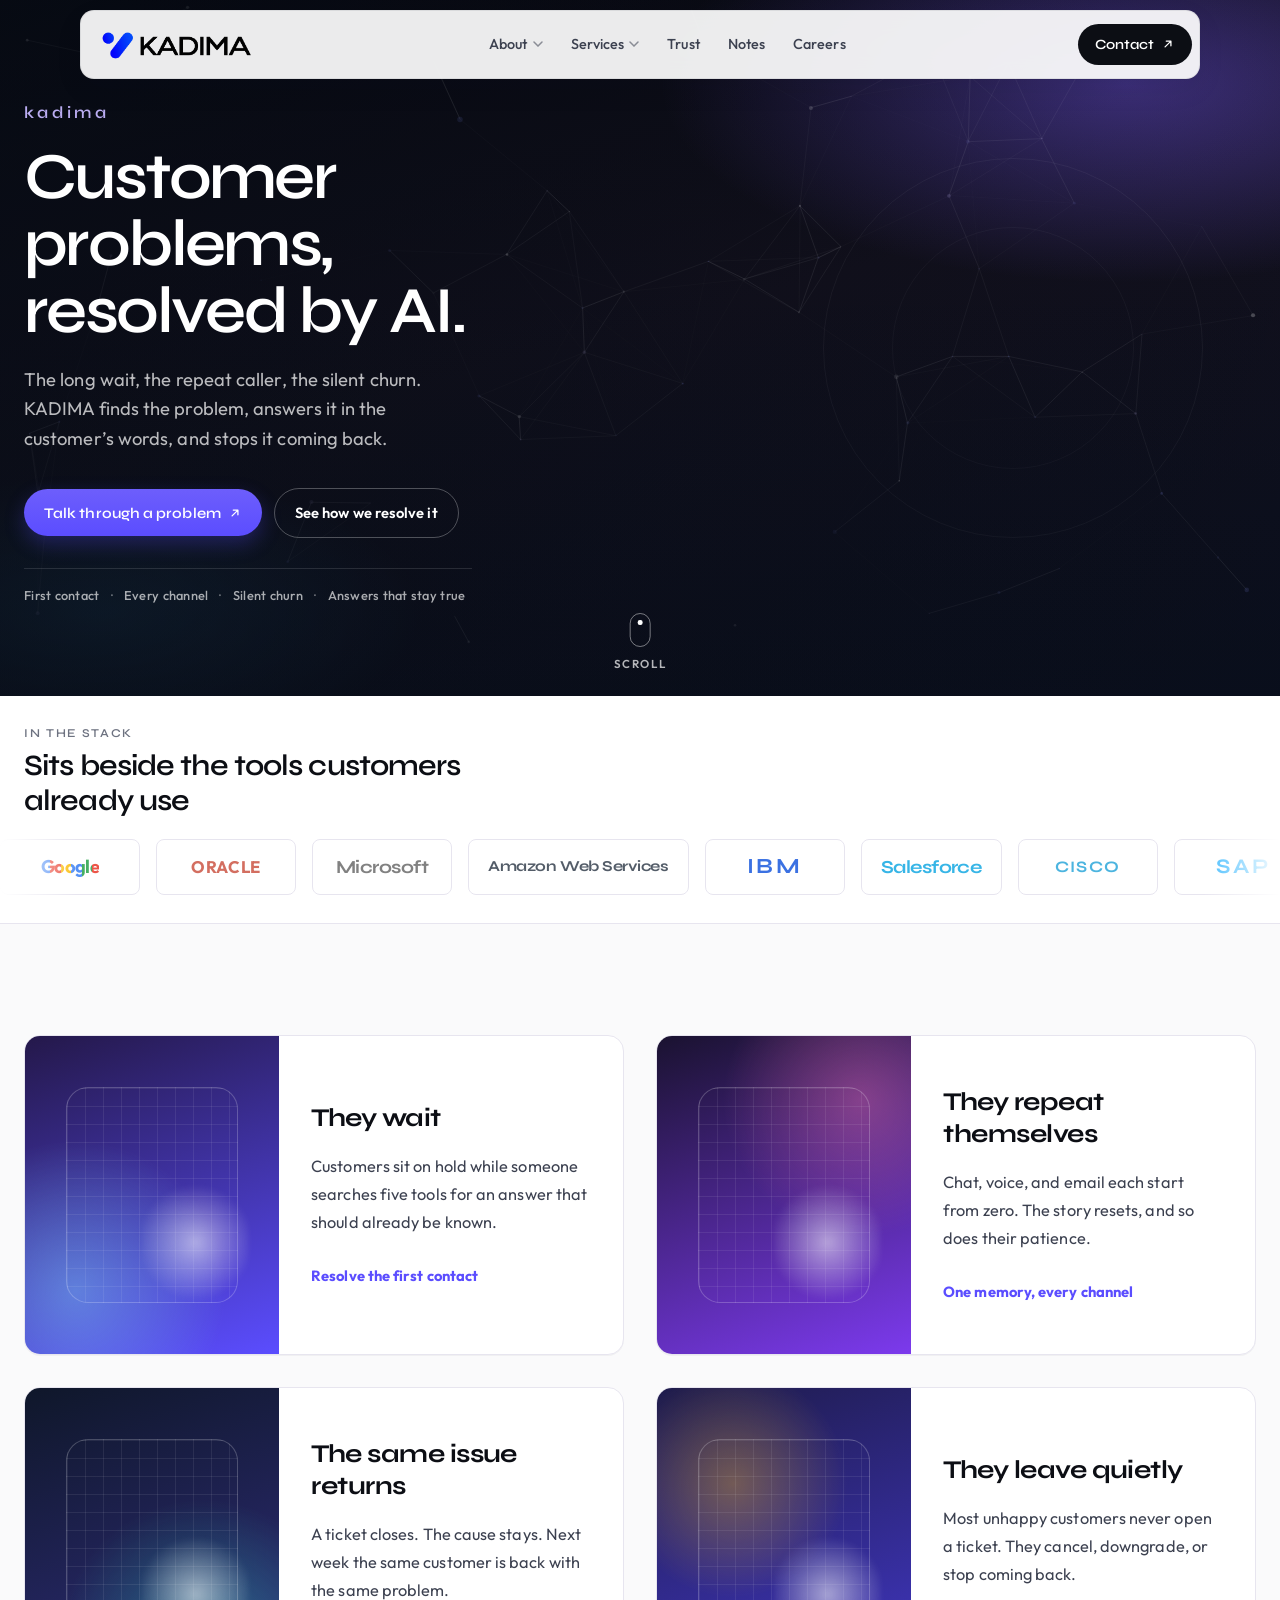
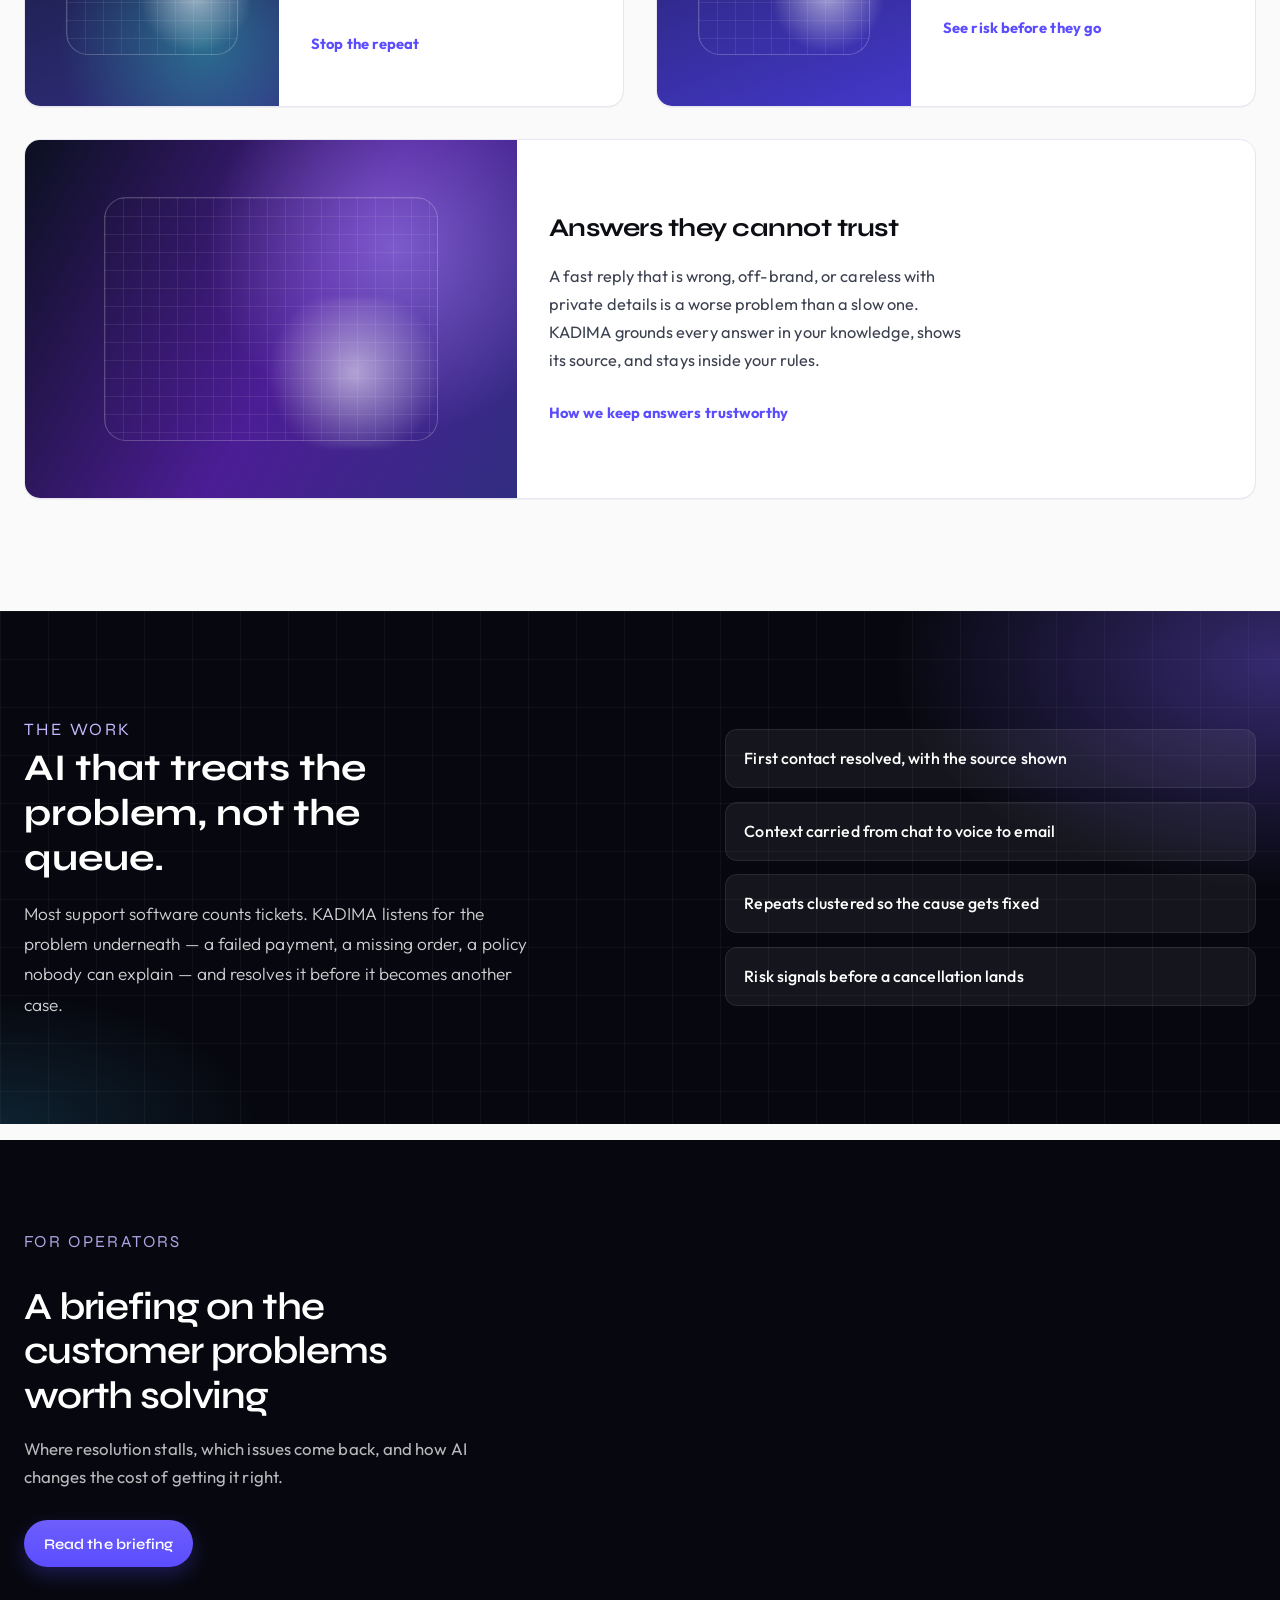
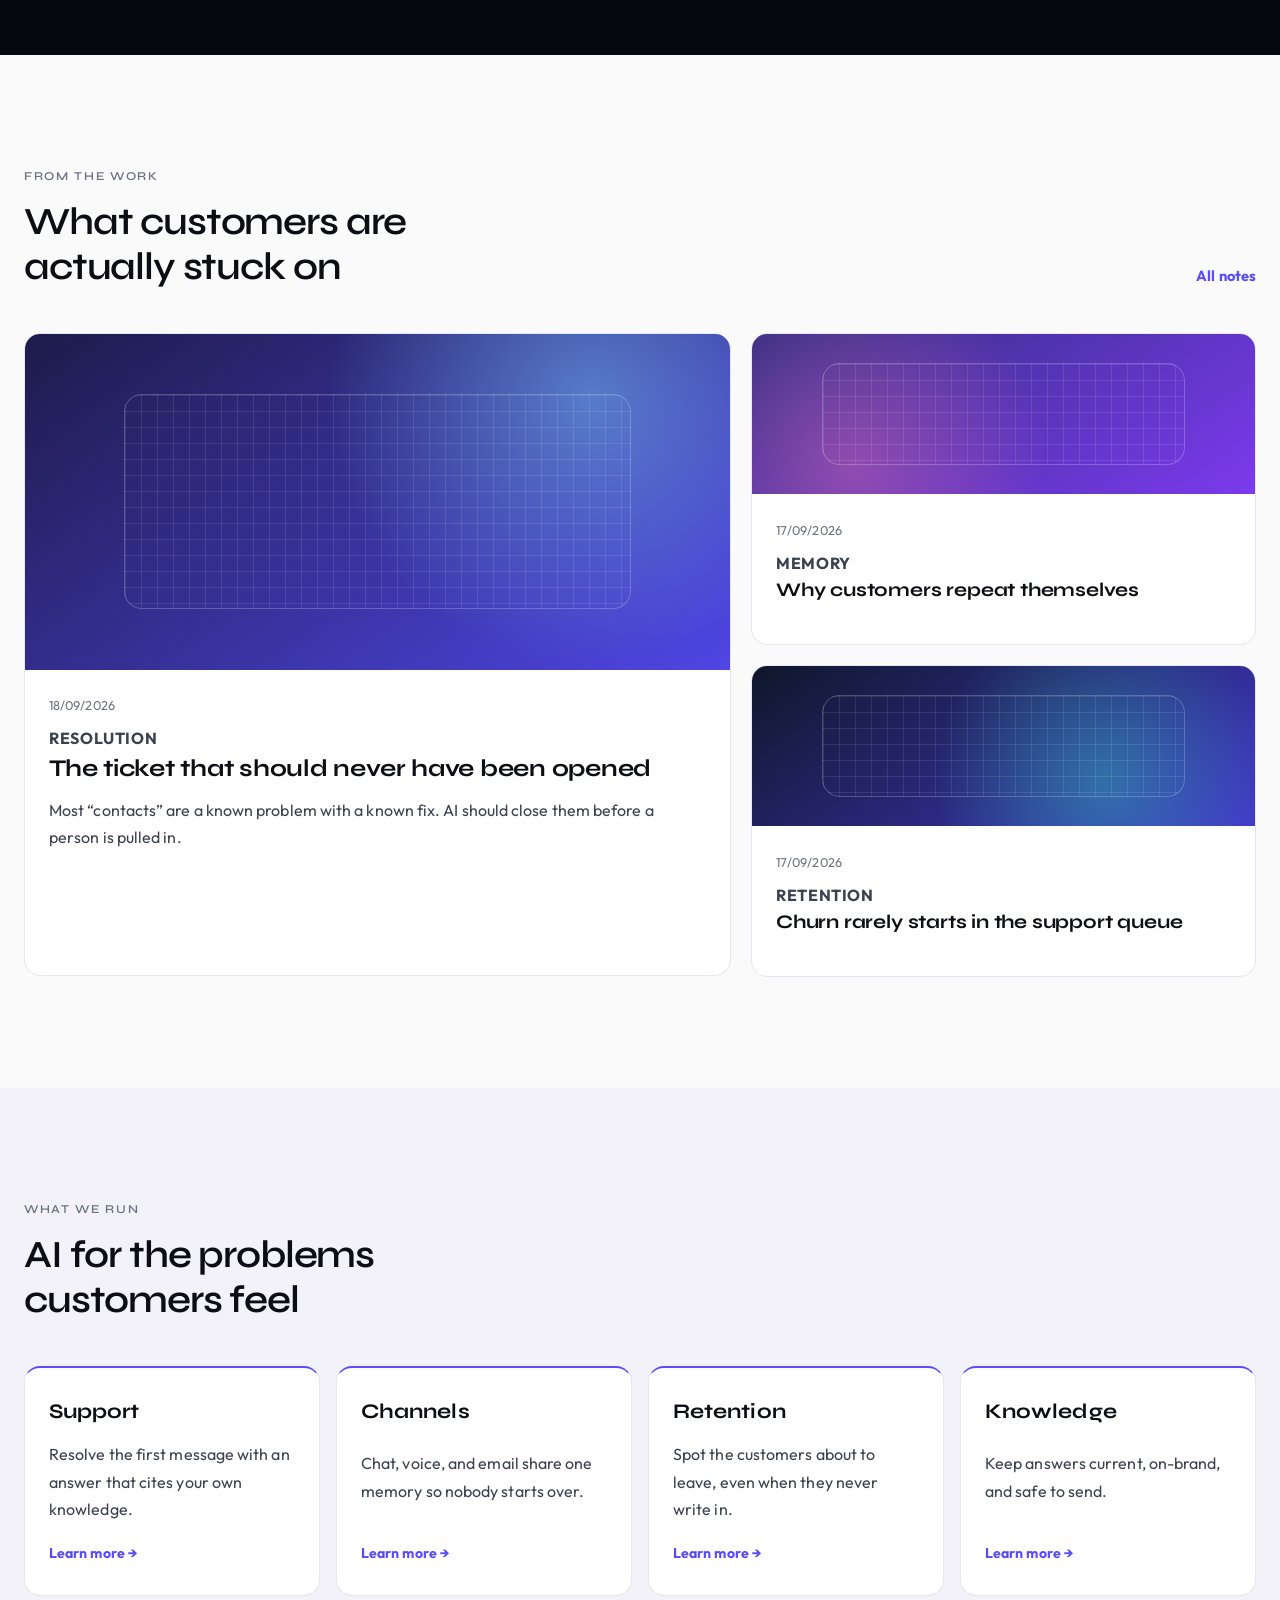
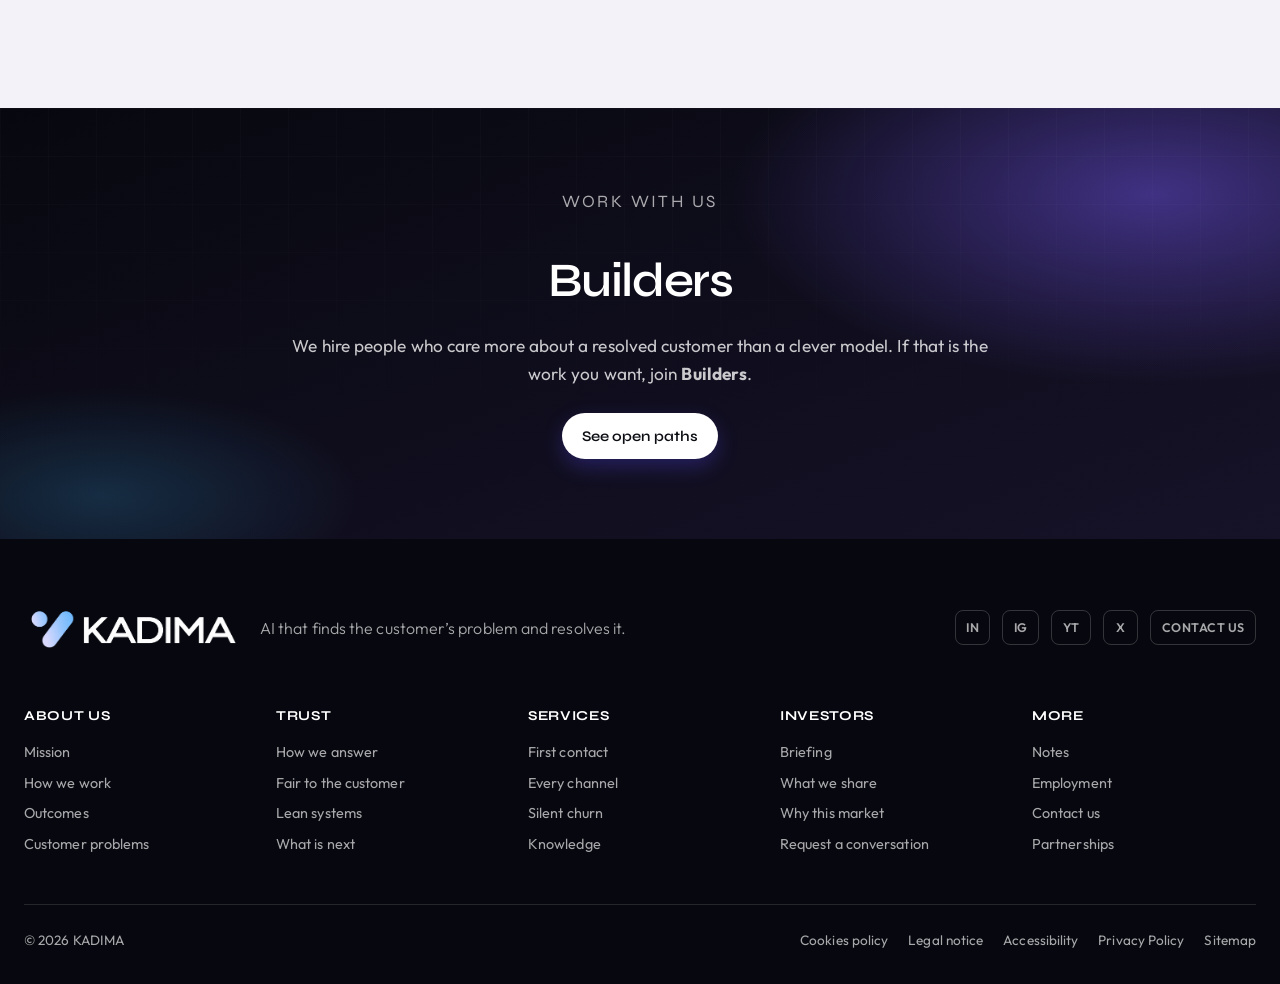
==== commit 72377ea8: "Update AI customer resolution content and site styling" ====
--- a/index.html
+++ b/index.html
@@ -3,14 +3,14 @@
   <head>
     <meta charset="UTF-8" />
     <meta name="viewport" content="width=device-width, initial-scale=1.0" />
-    <title>KADIMA: Ugandan technology company serving the world</title>
+    <title>KADIMA — AI that resolves customer problems</title>
     <meta
       name="description"
-      content="KADIMA is a Kampala-based technology company delivering digital platforms, cloud and connectivity to clients across Africa and the world."
+      content="KADIMA builds AI that finds customer problems early and resolves them — across chat, voice, and email — without making people repeat themselves."
     />
     <link rel="preconnect" href="https://fonts.googleapis.com" />
     <link rel="preconnect" href="https://fonts.gstatic.com" crossorigin />
-    <link href="https://fonts.googleapis.com/css2?family=Outfit:wght@300;400;500;600;700&display=swap" rel="stylesheet" />
+    <link href="https://fonts.googleapis.com/css2?family=Outfit:wght@300;400;500;600;700&family=Syne:wght@500;600;700&display=swap" rel="stylesheet" />
     <link rel="stylesheet" href="styles.css" />
   </head>
   <body>
@@ -29,44 +29,44 @@
           <div class="hero-content">
             <p class="hero-brand">KADIMA</p>
             <h1>
-              <span class="hero-line">Built in Uganda.</span>
-              <span class="hero-line">Trusted worldwide.</span>
+              <span class="hero-line">Customer problems,</span>
+              <span class="hero-line">resolved by AI.</span>
             </h1>
             <p class="hero-lede">
-              Software, cloud, and digital platforms for teams that need reliability —
-              designed in Kampala, shipped across Africa and beyond.
+              The long wait, the repeat caller, the silent churn. KADIMA finds the
+              problem, answers it in the customer’s words, and stops it coming back.
             </p>
             <div class="hero-actions">
               <a class="btn-primary hero-btn" href="contact.html">
-                Start a project
+                Talk through a problem
                 <svg width="14" height="14" viewBox="0 0 24 24" fill="none" aria-hidden="true">
                   <path d="M7 17L17 7M17 7H9M17 7v8" stroke="currentColor" stroke-width="2.2" stroke-linecap="round" stroke-linejoin="round"/>
                 </svg>
               </a>
-              <a class="hero-btn-ghost" href="services.html">See what we build</a>
-            </div>
-            <p class="hero-markets" aria-label="Markets we serve">
-              <a href="about.html#uganda">Kampala HQ</a>
+              <a class="hero-btn-ghost" href="services.html">See how we resolve it</a>
+            </div>
+            <p class="hero-markets" aria-label="Customer problems we work on">
+              <a href="services.html#support">First contact</a>
               <span aria-hidden="true">·</span>
-              <a href="about.html#uganda">East Africa</a>
+              <a href="services.html#channels">Every channel</a>
               <span aria-hidden="true">·</span>
-              <a href="about.html#uganda">Europe</a>
+              <a href="services.html#success">Silent churn</a>
               <span aria-hidden="true">·</span>
-              <a href="about.html#uganda">Global delivery</a>
-            </p>
-          </div>
-        </div>
-        <a class="hero-scroll" href="#partners" aria-label="Scroll to content">
+              <a href="services.html#knowledge">Answers that stay true</a>
+            </p>
+          </div>
+        </div>
+        <a class="hero-scroll" href="#problems" aria-label="Scroll to content">
           <span></span>
           Scroll
         </a>
       </section>
 
-      <section class="partners" id="partners" aria-label="Our partners">
+      <section class="partners" id="partners" aria-label="Platforms we work with">
         <div class="partners-layout">
           <div class="partners-head">
-            <p class="eyebrow">Our partners</p>
-            <h2>Trusted technology alliances</h2>
+            <p class="eyebrow">In the stack</p>
+            <h2>Sits beside the tools customers already use</h2>
           </div>
           <div class="partners-marquee" aria-hidden="true">
             <div class="partners-track">
@@ -86,7 +86,6 @@
               <div class="partner-logo"><span class="pl pl-adobe">Adobe</span></div>
               <div class="partner-logo"><span class="pl pl-intel">Intel</span></div>
               <div class="partner-logo"><span class="pl pl-atlassian">Atlassian</span></div>
-              <!-- duplicate for seamless loop -->
               <div class="partner-logo"><span class="pl pl-google">Google</span></div>
               <div class="partner-logo"><span class="pl pl-oracle">Oracle</span></div>
               <div class="partner-logo"><span class="pl pl-microsoft">Microsoft</span></div>
@@ -108,128 +107,124 @@
         </div>
       </section>
 
-      <section class="pillars">
+      <section class="pillars" id="problems">
         <article class="pillar">
           <div class="pillar-visual pillar-visual--1" aria-hidden="true"></div>
           <div class="pillar-body">
-            <h2>Mission</h2>
-            <p>
-              Deliver the <strong>best digital experience</strong> to customers worldwide —
-              built with Ugandan talent and global engineering standards.
-            </p>
-            <a class="text-link" href="about.html#mission">More about our mission</a>
+            <h2>They wait</h2>
+            <p>
+              Customers sit on hold while someone searches five tools for an answer
+              that should already be known.
+            </p>
+            <a class="text-link" href="services.html#support">Resolve the first contact</a>
           </div>
         </article>
         <article class="pillar">
           <div class="pillar-visual pillar-visual--2" aria-hidden="true"></div>
           <div class="pillar-body">
-            <h2>Strategy</h2>
-            <p>
-              <strong>Transform and Grow</strong> connects our Kampala roots with the
-              opportunities of the digital future across continents.
-            </p>
-            <a class="text-link" href="about.html#strategy">Explore our strategy</a>
+            <h2>They repeat themselves</h2>
+            <p>
+              Chat, voice, and email each start from zero. The story resets, and so does their patience.
+            </p>
+            <a class="text-link" href="services.html#channels">One memory, every channel</a>
           </div>
         </article>
         <article class="pillar">
           <div class="pillar-visual pillar-visual--3" aria-hidden="true"></div>
           <div class="pillar-body">
-            <h2>Networks and technology</h2>
-            <p>
-              Platforms and networks are the most powerful
-              <strong>transformative foundation</strong> for African and global markets.
-            </p>
-            <a class="text-link" href="services.html#networks">Networks and technology</a>
+            <h2>The same issue returns</h2>
+            <p>
+              A ticket closes. The cause stays. Next week the same customer is back with the same problem.
+            </p>
+            <a class="text-link" href="services.html#knowledge">Stop the repeat</a>
           </div>
         </article>
         <article class="pillar">
           <div class="pillar-visual pillar-visual--4" aria-hidden="true"></div>
           <div class="pillar-body">
-            <h2>Public policy &amp; trust</h2>
-            <p>
-              <strong>Trust and digital literacy</strong> are vital for Uganda’s digital
-              economy and for every market we serve.
-            </p>
-            <a class="text-link" href="sustainability.html#society">Public policy</a>
+            <h2>They leave quietly</h2>
+            <p>
+              Most unhappy customers never open a ticket. They cancel, downgrade, or stop coming back.
+            </p>
+            <a class="text-link" href="services.html#success">See risk before they go</a>
           </div>
         </article>
         <article class="pillar pillar--wide">
           <div class="pillar-visual pillar-visual--5" aria-hidden="true"></div>
           <div class="pillar-body">
-            <h2>Innovation</h2>
-            <p>
-              From our labs in Kampala we anticipate the future and remain pioneers in
-              software, cloud and AI — for clients <strong>everywhere</strong>.
-            </p>
-            <a class="text-link" href="sustainability.html#innovation">Discover our innovation</a>
-          </div>
-        </article>
-      </section>
-
-      <section class="uganda-banner" id="markets">
+            <h2>Answers they cannot trust</h2>
+            <p>
+              A fast reply that is wrong, off-brand, or careless with private details is a worse problem than a slow one.
+              KADIMA grounds every answer in your knowledge, shows its source, and stays inside your rules.
+            </p>
+            <a class="text-link" href="sustainability.html#trust">How we keep answers trustworthy</a>
+          </div>
+        </article>
+      </section>
+
+      <section class="uganda-banner" id="approach">
         <div class="uganda-banner-inner">
           <div>
-            <p class="eyebrow" style="color: #7eb6ff">Uganda · Global</p>
-            <h2>Designed in Kampala. Delivered worldwide.</h2>
-            <p>
-              KADIMA Ltd is registered and headquartered in Uganda. Our engineers,
-              designers and delivery teams support organisations in East Africa, Europe,
-              the Middle East and North America — with follow-the-sun support from Kampala.
+            <p class="eyebrow" style="color: #c4b5fd">The work</p>
+            <h2>AI that treats the problem, not the queue.</h2>
+            <p>
+              Most support software counts tickets. KADIMA listens for the problem underneath —
+              a failed payment, a missing order, a policy nobody can explain — and resolves it
+              before it becomes another case.
             </p>
           </div>
           <ul class="market-list">
-            <li>Headquarters — Kampala, Uganda</li>
-            <li>Regional hub — Nairobi &amp; Kigali coverage</li>
-            <li>International clients — EU, UK &amp; US</li>
-            <li>24/7 platform monitoring from Uganda</li>
+            <li>First contact resolved, with the source shown</li>
+            <li>Context carried from chat to voice to email</li>
+            <li>Repeats clustered so the cause gets fixed</li>
+            <li>Risk signals before a cancellation lands</li>
           </ul>
         </div>
       </section>
 
       <section class="feature-banner">
         <div class="feature-banner-inner">
-          <p class="eyebrow">Ready for Next</p>
-          <h2>Investor &amp; partners briefing</h2>
+          <p class="eyebrow">For operators</p>
+          <h2>A briefing on the customer problems worth solving</h2>
           <p>
-            Access strategy updates, growth markets and how a Ugandan technology group
-            scales software and connectivity globally.
+            Where resolution stalls, which issues come back, and how AI changes the cost of getting it right.
           </p>
-          <a class="btn-primary" href="investors.html">Access content</a>
+          <a class="btn-primary" href="investors.html">Read the briefing</a>
         </div>
       </section>
 
       <section class="news">
         <div class="section-head">
           <div>
-            <p class="eyebrow">Communication room</p>
-            <h2>Know all the news</h2>
-          </div>
-          <a class="text-link" href="news.html">Press room</a>
+            <p class="eyebrow">From the work</p>
+            <h2>What customers are actually stuck on</h2>
+          </div>
+          <a class="text-link" href="news.html">All notes</a>
         </div>
         <div class="news-grid">
           <article class="news-card news-card--featured">
             <div class="news-image news-image--1" aria-hidden="true"></div>
             <div class="news-body">
               <time datetime="2026-09-18">18/09/2026</time>
-              <p class="news-cat">Connectivity and Innovation</p>
-              <h3>KADIMA expands Kampala delivery centre to support global clients</h3>
-              <p>New engineering capacity for cloud, fintech and smart-city platforms.</p>
+              <p class="news-cat">Resolution</p>
+              <h3>The ticket that should never have been opened</h3>
+              <p>Most “contacts” are a known problem with a known fix. AI should close them before a person is pulled in.</p>
             </div>
           </article>
           <article class="news-card">
             <div class="news-image news-image--2" aria-hidden="true"></div>
             <div class="news-body">
               <time datetime="2026-09-17">17/09/2026</time>
-              <p class="news-cat">Public Policy</p>
-              <h3>Africa’s digital future: skills, sovereignty and inclusion</h3>
+              <p class="news-cat">Memory</p>
+              <h3>Why customers repeat themselves</h3>
             </div>
           </article>
           <article class="news-card">
             <div class="news-image news-image--3" aria-hidden="true"></div>
             <div class="news-body">
               <time datetime="2026-09-17">17/09/2026</time>
-              <p class="news-cat">Leadership</p>
-              <h3>Building strong cultures across our Ugandan and remote teams</h3>
+              <p class="news-cat">Retention</p>
+              <h3>Churn rarely starts in the support queue</h3>
             </div>
           </article>
         </div>
@@ -238,29 +233,29 @@
       <section class="services-band">
         <div class="section-head">
           <div>
-            <p class="eyebrow">Services</p>
-            <h2>Digital solutions for business and society</h2>
+            <p class="eyebrow">What we run</p>
+            <h2>AI for the problems customers feel</h2>
           </div>
         </div>
         <div class="service-tiles">
-          <a class="service-tile" href="services.html#sme">
-            <h3>SME</h3>
-            <p>Connectivity, cloud tools and digital presence for growing companies.</p>
-            <span>Learn more →</span>
-          </a>
-          <a class="service-tile" href="services.html#corporate">
-            <h3>Corporate</h3>
-            <p>Mission-critical platforms, cybersecurity and managed infrastructure.</p>
-            <span>Learn more →</span>
-          </a>
-          <a class="service-tile" href="services.html#consumers">
-            <h3>Consumers</h3>
-            <p>Apps and portals that bring digital services closer to people.</p>
-            <span>Learn more →</span>
-          </a>
-          <a class="service-tile" href="services.html#networks">
-            <h3>Networks and technology</h3>
-            <p>High-performance networks, edge compute and platform engineering.</p>
+          <a class="service-tile" href="services.html#support">
+            <h3>Support</h3>
+            <p>Resolve the first message with an answer that cites your own knowledge.</p>
+            <span>Learn more →</span>
+          </a>
+          <a class="service-tile" href="services.html#channels">
+            <h3>Channels</h3>
+            <p>Chat, voice, and email share one memory so nobody starts over.</p>
+            <span>Learn more →</span>
+          </a>
+          <a class="service-tile" href="services.html#success">
+            <h3>Retention</h3>
+            <p>Spot the customers about to leave, even when they never write in.</p>
+            <span>Learn more →</span>
+          </a>
+          <a class="service-tile" href="services.html#knowledge">
+            <h3>Knowledge</h3>
+            <p>Keep answers current, on-brand, and safe to send.</p>
             <span>Learn more →</span>
           </a>
         </div>
@@ -268,13 +263,13 @@
 
       <section class="careers">
         <div class="careers-inner">
-          <p class="eyebrow">Employment</p>
-          <h2>Creators</h2>
+          <p class="eyebrow">Work with us</p>
+          <h2>Builders</h2>
           <p>
-            A global and inclusive initiative rooted in Uganda, open to talent worldwide.
-            Would you like to be part of <strong>#Creators</strong>?
+            We hire people who care more about a resolved customer than a clever model.
+            If that is the work you want, join <strong>Builders</strong>.
           </p>
-          <a class="btn-primary" href="careers.html">Further information about Creators</a>
+          <a class="btn-primary" href="careers.html">See open paths</a>
         </div>
       </section>
     </main>
--- a/styles.css
+++ b/styles.css
@@ -1,18 +1,18 @@
 :root {
-  --blue: #0b5fff;
-  --blue-dark: #0847c7;
-  --blue-soft: #eef3ff;
-  --ink: #0c1222;
-  --ink-soft: #3d4556;
-  --muted: #6b7280;
-  --line: #e6e8ee;
-  --bg: #ffffff;
-  --bg-alt: #f6f7f9;
-  --bg-dark: #08111f;
-  --radius: 10px;
-  --radius-sm: 8px;
+  --blue: #5b4dff;
+  --blue-dark: #3d32d4;
+  --blue-soft: #f1efff;
+  --ink: #0c0e14;
+  --ink-soft: #3c4150;
+  --muted: #6d7280;
+  --line: #e7e5ef;
+  --bg: #fafafb;
+  --bg-alt: #f3f2f8;
+  --bg-dark: #07080f;
+  --radius: 16px;
+  --radius-sm: 12px;
   --font: "Outfit", "Helvetica Neue", sans-serif;
-  --font-display: var(--font);
+  --font-display: "Syne", "Outfit", sans-serif;
   --header-h: 60px;
   --topbar-h: 0px;
   --pill-radius: 10px;
@@ -204,7 +204,7 @@
   gap: 0.4rem;
   min-height: 2.55rem;
   padding: 0.5rem 1.05rem;
-  border-radius: 8px;
+  border-radius: 999px;
   background: var(--ink);
   color: #fff !important;
   font-size: 0.88rem;
@@ -486,9 +486,9 @@
   position: absolute;
   inset: 0;
   background:
-    radial-gradient(ellipse 80% 60% at 85% 20%, rgba(11, 95, 255, 0.28), transparent 55%),
-    radial-gradient(ellipse 60% 50% at 10% 90%, rgba(11, 95, 255, 0.12), transparent 50%),
-    linear-gradient(160deg, #06101c 0%, #0a1628 45%, #0c1a32 100%);
+    radial-gradient(ellipse 70% 55% at 88% 12%, rgba(124, 92, 255, 0.45), transparent 52%),
+    radial-gradient(ellipse 50% 40% at 8% 88%, rgba(56, 189, 248, 0.16), transparent 50%),
+    linear-gradient(165deg, #07080f 0%, #12101c 48%, #0c1020 100%);
   transform: none;
   animation: none;
 }
@@ -548,7 +548,7 @@
   z-index: 2;
   width: min(1280px, 100%);
   margin: 0 auto;
-  padding: clamp(5.75rem, 11vh, 7rem) 1.5rem clamp(3rem, 6vh, 4rem);
+  padding: clamp(5.75rem, 11vh, 7rem) 1.5rem clamp(5.5rem, 10vh, 6.5rem);
 }
 
 .hero-content {
@@ -595,7 +595,7 @@
   font-weight: 600;
   letter-spacing: 0.2em;
   text-transform: lowercase;
-  color: rgba(158, 192, 255, 0.9);
+  color: rgba(196, 181, 253, 0.95);
 }
 
 .hero h1 {
@@ -633,7 +633,7 @@
 .hero-btn {
   min-height: 3rem;
   padding: 0.75rem 1.35rem;
-  border-radius: 8px;
+  border-radius: 999px;
   box-shadow: none;
   display: inline-flex;
   align-items: center;
@@ -651,7 +651,7 @@
   justify-content: center;
   min-height: 3rem;
   padding: 0.75rem 1.25rem;
-  border-radius: 8px;
+  border-radius: 999px;
   border: 1px solid rgba(255, 255, 255, 0.28);
   font-weight: 600;
   font-size: 0.92rem;
@@ -793,19 +793,18 @@
 
 .partners-layout {
   display: grid;
-  grid-template-columns: minmax(9rem, 12rem) 1fr;
-  align-items: center;
-  gap: 1.5rem 2.25rem;
+  grid-template-columns: 1fr;
+  align-items: start;
+  gap: 1.25rem;
   max-width: 1280px;
   margin: 0 auto;
-  padding-left: 1.5rem;
 }
 
 .partners-head {
   margin: 0;
-  padding: 0;
+  padding: 0 1.5rem;
   text-align: left;
-  max-width: 11rem;
+  max-width: 36rem;
   flex-shrink: 0;
 }
 
@@ -815,10 +814,10 @@
 
 .partners-head h2 {
   margin: 0;
-  font-size: clamp(1.05rem, 2vw, 1.25rem);
-  font-weight: 700;
-  letter-spacing: -0.02em;
-  line-height: 1.25;
+  font-size: clamp(1.35rem, 2.4vw, 1.85rem);
+  font-weight: 600;
+  letter-spacing: -0.03em;
+  line-height: 1.2;
 }
 
 .partners-marquee {
@@ -1078,19 +1077,20 @@
 
 .pillar {
   display: grid;
-  background: var(--bg-alt);
+  background: #fff;
   overflow: hidden;
   min-height: 320px;
   border: 1px solid var(--line);
   border-radius: var(--radius);
-  transition: border-color 0.25s var(--ease), background 0.25s var(--ease);
+  box-shadow: var(--shadow-soft);
+  transition: border-color 0.25s var(--ease), transform 0.25s var(--ease), box-shadow 0.25s var(--ease);
 }
 
 .pillar:hover {
-  transform: none;
-  box-shadow: none;
-  border-color: #c9ceda;
-  background: #f3f4f7;
+  transform: translateY(-2px);
+  box-shadow: var(--shadow);
+  border-color: #d4d0e6;
+  background: #fff;
 }
 
 @media (min-width: 600px) {
@@ -1105,25 +1105,65 @@
 }
 
 .pillar-visual {
+  position: relative;
   min-height: 180px;
-  background-size: cover;
-  background-position: center;
+  overflow: hidden;
+  background:
+    radial-gradient(circle at 30% 20%, rgba(255, 255, 255, 0.22), transparent 42%),
+    linear-gradient(160deg, #1c1733, #3b2f86);
+}
+
+.pillar-visual::before,
+.pillar-visual::after {
+  content: "";
+  position: absolute;
+  pointer-events: none;
+}
+
+.pillar-visual::before {
+  inset: 16%;
+  border: 1px solid rgba(255, 255, 255, 0.22);
+  border-radius: 22px;
+  background:
+    linear-gradient(rgba(255, 255, 255, 0.08) 1px, transparent 1px),
+    linear-gradient(90deg, rgba(255, 255, 255, 0.08) 1px, transparent 1px);
+  background-size: 18px 18px;
+}
+
+.pillar-visual::after {
+  width: 42%;
+  height: 42%;
+  right: 12%;
+  bottom: 14%;
+  border-radius: 999px;
+  background: radial-gradient(circle, rgba(255, 255, 255, 0.55), transparent 68%);
+  filter: blur(2px);
 }
 
 .pillar-visual--1 {
-  background-image: linear-gradient(180deg, transparent 40%, rgba(0, 0, 0, 0.25)), url("images/pillar-mission.jpg");
+  background:
+    radial-gradient(circle at 20% 80%, rgba(125, 211, 252, 0.45), transparent 46%),
+    linear-gradient(160deg, #24184a, #5b4dff);
 }
 .pillar-visual--2 {
-  background-image: linear-gradient(180deg, transparent 40%, rgba(0, 0, 0, 0.25)), url("images/pillar-strategy.jpg");
+  background:
+    radial-gradient(circle at 80% 20%, rgba(244, 114, 182, 0.4), transparent 42%),
+    linear-gradient(160deg, #1a1230, #7c3aed);
 }
 .pillar-visual--3 {
-  background-image: linear-gradient(180deg, transparent 40%, rgba(0, 0, 0, 0.25)), url("images/pillar-networks.jpg");
+  background:
+    radial-gradient(circle at 70% 80%, rgba(45, 212, 191, 0.4), transparent 46%),
+    linear-gradient(160deg, #0f172a, #312e81);
 }
 .pillar-visual--4 {
-  background-image: linear-gradient(180deg, transparent 40%, rgba(0, 0, 0, 0.25)), url("images/pillar-trust.jpg");
+  background:
+    radial-gradient(circle at 30% 30%, rgba(251, 191, 36, 0.35), transparent 40%),
+    linear-gradient(160deg, #1e1b4b, #4338ca);
 }
 .pillar-visual--5 {
-  background-image: linear-gradient(180deg, transparent 40%, rgba(0, 0, 0, 0.2)), url("images/pillar-innovation.jpg");
+  background:
+    radial-gradient(circle at 75% 30%, rgba(167, 139, 250, 0.55), transparent 42%),
+    linear-gradient(120deg, #0b1020, #4c1d95 55%, #312e81);
 }
 
 .pillar-body {
@@ -1184,7 +1224,7 @@
 }
 
 .feature-banner .eyebrow {
-  color: rgba(158, 192, 255, 0.85);
+  color: rgba(196, 181, 253, 0.9);
 }
 
 .feature-banner h2 {
@@ -1212,7 +1252,7 @@
   justify-content: center;
   min-height: 2.75rem;
   padding: 0.7rem 1.25rem;
-  border-radius: 8px;
+  border-radius: 999px;
   font-weight: 600;
   font-size: 0.92rem;
   border: 0;
@@ -1221,9 +1261,10 @@
 }
 
 .btn-primary {
-  background: var(--blue);
+  background: linear-gradient(180deg, #6d5efc, var(--blue));
   color: #fff;
-  border-radius: 8px;
+  border-radius: 999px;
+  box-shadow: 0 8px 20px rgba(91, 77, 255, 0.28);
 }
 
 .btn-primary:hover {
@@ -1289,23 +1330,39 @@
 }
 
 .news-card {
-  background: var(--bg-alt);
+  background: #fff;
   overflow: hidden;
   display: grid;
   border: 1px solid var(--line);
   border-radius: var(--radius);
-  transition: border-color 0.2s ease;
+  transition: border-color 0.2s ease, transform 0.2s ease, box-shadow 0.2s ease;
 }
 
 .news-card:hover {
-  box-shadow: none;
-  border-color: #c9ceda;
+  box-shadow: var(--shadow);
+  border-color: #d4d0e6;
+  transform: translateY(-2px);
 }
 
 .news-image {
+  position: relative;
   min-height: 160px;
-  background-size: cover;
-  background-position: center;
+  overflow: hidden;
+  background:
+    radial-gradient(circle at 20% 30%, rgba(255, 255, 255, 0.2), transparent 40%),
+    linear-gradient(145deg, #1e1b4b, #5b4dff);
+}
+
+.news-image::after {
+  content: "";
+  position: absolute;
+  inset: 18% 14%;
+  border-radius: 18px;
+  border: 1px solid rgba(255, 255, 255, 0.22);
+  background:
+    linear-gradient(rgba(255, 255, 255, 0.1) 1px, transparent 1px),
+    linear-gradient(90deg, rgba(255, 255, 255, 0.1) 1px, transparent 1px);
+  background-size: 16px 16px;
 }
 
 .news-card--featured .news-image {
@@ -1313,13 +1370,19 @@
 }
 
 .news-image--1 {
-  background-image: url("images/news-1.jpg");
+  background:
+    radial-gradient(circle at 80% 20%, rgba(125, 211, 252, 0.45), transparent 42%),
+    linear-gradient(145deg, #1e1b4b, #4f46e5);
 }
 .news-image--2 {
-  background-image: url("images/news-2.jpg");
+  background:
+    radial-gradient(circle at 20% 80%, rgba(244, 114, 182, 0.4), transparent 46%),
+    linear-gradient(145deg, #312e81, #7c3aed);
 }
 .news-image--3 {
-  background-image: url("images/news-3.jpg");
+  background:
+    radial-gradient(circle at 70% 70%, rgba(45, 212, 191, 0.4), transparent 46%),
+    linear-gradient(145deg, #0f172a, #4338ca);
 }
 
 .news-body {
@@ -1436,14 +1499,14 @@
   display: grid;
   gap: 0.9rem;
   min-height: 230px;
-  transition: border-color 0.2s ease, background 0.2s ease;
+  transition: border-color 0.2s ease, background 0.2s ease, transform 0.2s ease, box-shadow 0.2s ease;
 }
 
 .service-tile:hover {
-  transform: none;
-  box-shadow: none;
-  border-color: #c9ceda;
-  background: var(--bg-alt);
+  transform: translateY(-2px);
+  box-shadow: var(--shadow);
+  border-color: #d4d0e6;
+  background: #fff;
 }
 
 .service-tile h3 {
@@ -1665,14 +1728,31 @@
 
 /* Careers */
 .careers {
+  position: relative;
   background:
-    linear-gradient(120deg, rgba(8, 17, 31, 0.88), rgba(8, 17, 31, 0.72)),
-    url("images/careers.jpg") center / cover no-repeat;
+    radial-gradient(ellipse 60% 80% at 90% 20%, rgba(124, 92, 255, 0.45), transparent 55%),
+    radial-gradient(ellipse 40% 50% at 8% 90%, rgba(56, 189, 248, 0.18), transparent 50%),
+    linear-gradient(160deg, #07080f, #161228);
   color: #fff;
   padding: 5rem 1.5rem;
+  overflow: hidden;
+}
+
+.careers::before {
+  content: "";
+  position: absolute;
+  inset: 0;
+  background:
+    linear-gradient(rgba(255, 255, 255, 0.04) 1px, transparent 1px),
+    linear-gradient(90deg, rgba(255, 255, 255, 0.04) 1px, transparent 1px);
+  background-size: 48px 48px;
+  mask-image: linear-gradient(180deg, rgba(0, 0, 0, 0.55), transparent 90%);
+  pointer-events: none;
 }
 
 .careers-inner {
+  position: relative;
+  z-index: 1;
   max-width: 720px;
   margin: 0 auto;
   text-align: center;
@@ -2152,15 +2232,22 @@
   content: "";
   position: absolute;
   inset: 0;
-  background: var(--page-hero-image, url("images/about-hero.jpg")) center / cover no-repeat;
-  opacity: 0.35;
+  background:
+    radial-gradient(ellipse 70% 80% at 100% 0%, rgba(124, 92, 255, 0.48), transparent 55%),
+    radial-gradient(ellipse 40% 50% at 0% 100%, rgba(56, 189, 248, 0.16), transparent 50%),
+    linear-gradient(165deg, #07080f, #141226);
+  opacity: 1;
 }
 
 .page-hero::after {
   content: "";
   position: absolute;
   inset: 0;
-  background: linear-gradient(105deg, rgba(8, 17, 31, 0.75) 0%, rgba(8, 17, 31, 0.35) 100%);
+  background:
+    linear-gradient(rgba(255, 255, 255, 0.045) 1px, transparent 1px),
+    linear-gradient(90deg, rgba(255, 255, 255, 0.045) 1px, transparent 1px);
+  background-size: 52px 52px;
+  mask-image: linear-gradient(180deg, rgba(0, 0, 0, 0.7), transparent 88%);
   pointer-events: none;
 }
 
@@ -2171,32 +2258,14 @@
   margin: 0 auto;
 }
 
-.page-hero--about {
-  --page-hero-image: url("images/about-hero.jpg");
-}
-
-.page-hero--services {
-  --page-hero-image: url("images/services.jpg");
-}
-
-.page-hero--sustainability {
-  --page-hero-image: url("images/pillar-innovation.jpg");
-}
-
-.page-hero--news {
-  --page-hero-image: url("images/news-2.jpg");
-}
-
-.page-hero--investors {
-  --page-hero-image: url("images/pillar-strategy.jpg");
-}
-
-.page-hero--careers {
-  --page-hero-image: url("images/careers.jpg");
-}
-
+.page-hero--about,
+.page-hero--services,
+.page-hero--sustainability,
+.page-hero--news,
+.page-hero--investors,
+.page-hero--careers,
 .page-hero--contact {
-  --page-hero-image: url("images/contact.jpg");
+  background: var(--bg-dark);
 }
 
 .page-hero .breadcrumb {
@@ -2284,9 +2353,11 @@
 }
 
 .info-card {
-  background: var(--bg-alt);
+  background: #fff;
   padding: 1.75rem 1.6rem;
-  border-left: 3px solid var(--blue);
+  border: 1px solid var(--line);
+  border-radius: 14px;
+  box-shadow: var(--shadow-soft);
 }
 
 .info-card h3 {
@@ -2314,8 +2385,13 @@
   content: "";
   position: absolute;
   inset: 0;
-  background: url("images/uganda.jpg") center / cover no-repeat;
-  opacity: 0.35;
+  background:
+    radial-gradient(ellipse 55% 80% at 100% 10%, rgba(124, 92, 255, 0.4), transparent 55%),
+    radial-gradient(ellipse 40% 50% at 0% 100%, rgba(56, 189, 248, 0.14), transparent 50%),
+    linear-gradient(rgba(255, 255, 255, 0.04) 1px, transparent 1px),
+    linear-gradient(90deg, rgba(255, 255, 255, 0.04) 1px, transparent 1px);
+  background-size: auto, auto, 48px 48px, 48px 48px;
+  opacity: 1;
 }
 
 .uganda-banner-inner {
@@ -2361,8 +2437,9 @@
 
 .market-list li {
   padding: 1.05rem 1.15rem;
-  background: rgba(255, 255, 255, 0.08);
-  border-left: 3px solid var(--blue);
+  background: rgba(255, 255, 255, 0.06);
+  border: 1px solid rgba(255, 255, 255, 0.08);
+  border-radius: 12px;
   font-weight: 500;
   line-height: 1.45;
 }
@@ -2413,19 +2490,39 @@
   font-size: 0.95rem;
 }
 
+.office-photo,
+.about-photo {
+  position: relative;
+  width: 100%;
+  overflow: hidden;
+  border: 1px solid var(--line);
+  border-radius: 16px;
+  background:
+    radial-gradient(circle at 75% 25%, rgba(255, 255, 255, 0.22), transparent 36%),
+    radial-gradient(circle at 20% 80%, rgba(125, 211, 252, 0.35), transparent 42%),
+    linear-gradient(155deg, #1e1b4b, #5b4dff 70%);
+}
+
 .office-photo {
-  width: 100%;
   aspect-ratio: 16 / 10;
   margin: 1rem 0 0;
-  background: url("images/contact.jpg") center / cover no-repeat;
-  border: 1px solid var(--line);
 }
 
 .about-photo {
-  width: 100%;
   aspect-ratio: 4 / 3;
-  background: url("images/uganda.jpg") center / cover no-repeat;
-  border: 1px solid var(--line);
+}
+
+.office-photo::after,
+.about-photo::after {
+  content: "";
+  position: absolute;
+  inset: 14%;
+  border-radius: 18px;
+  border: 1px solid rgba(255, 255, 255, 0.24);
+  background:
+    linear-gradient(rgba(255, 255, 255, 0.1) 1px, transparent 1px),
+    linear-gradient(90deg, rgba(255, 255, 255, 0.1) 1px, transparent 1px);
+  background-size: 18px 18px;
 }
 
 .band-alt {
